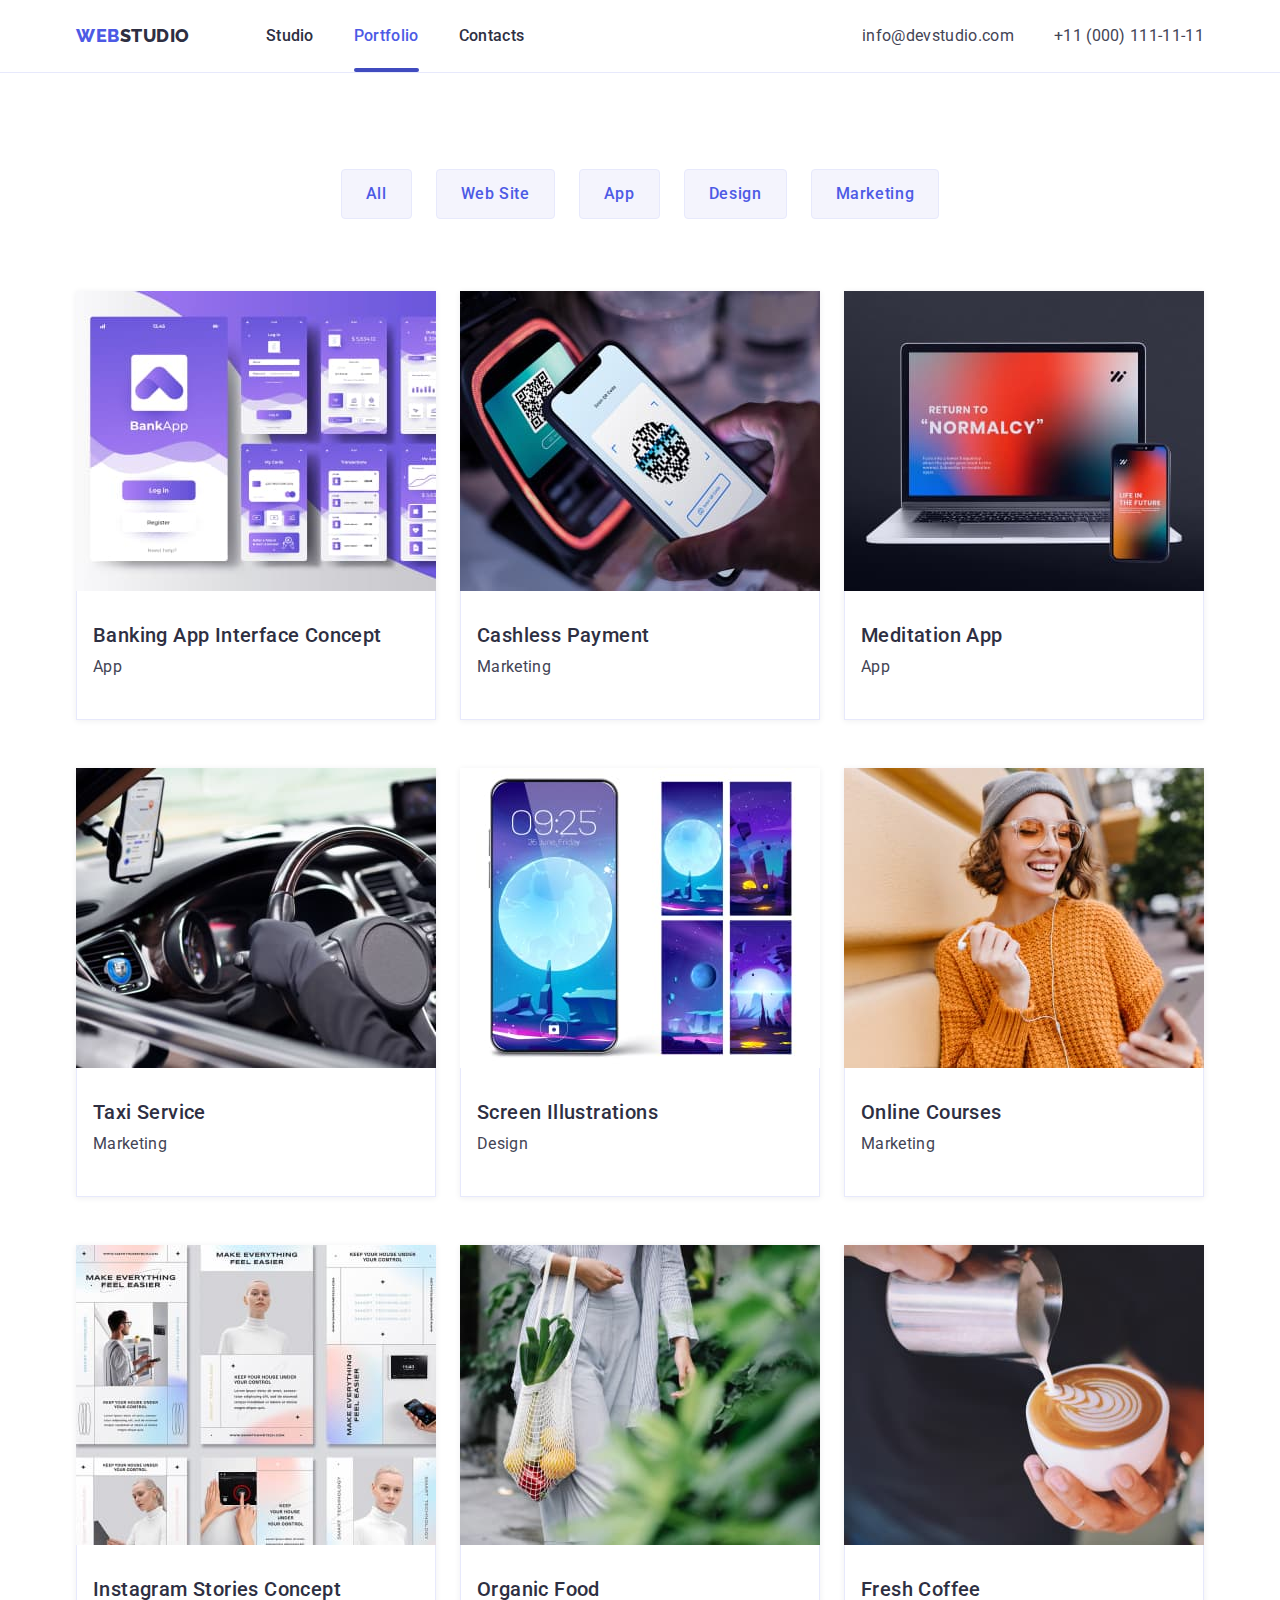
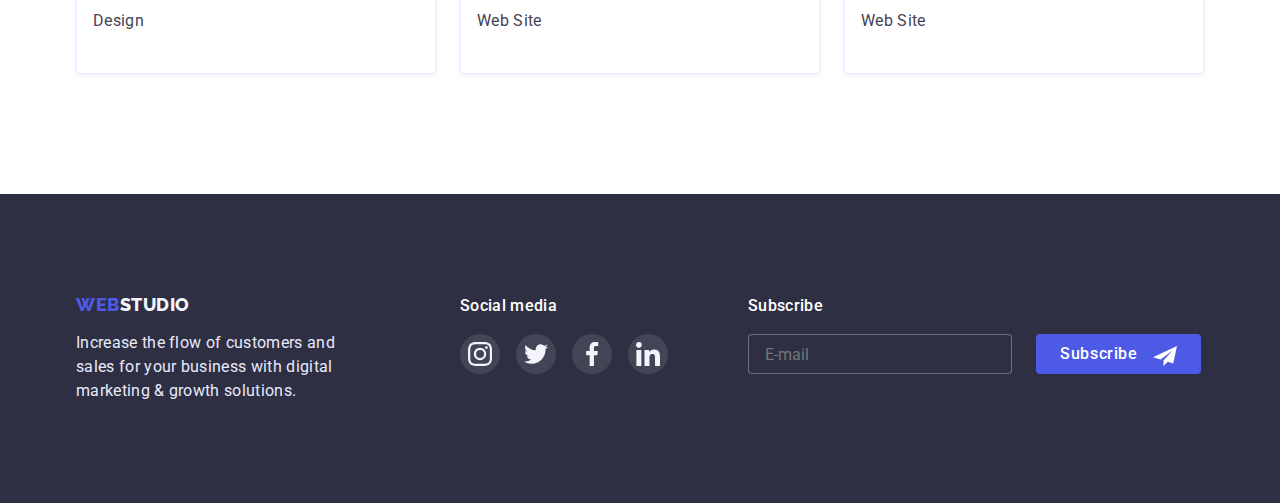
==== portfolio.html @ 1c5f07ce "Initial commit" ====
<!DOCTYPE html>
<html lang="en">
  <head>
    <meta charset="UTF-8" />
    <meta http-equiv="X-UA-Compatible" content="IE=edge" />
    <meta name="viewport" content="width=device-width, initial-scale=1.0" />
    <title>Portfolio</title>
    <link rel="preconnect" href="https://fonts.googleapis.com" />
    <link rel="preconnect" href="https://fonts.gstatic.com" crossorigin />
    <link
      href="https://fonts.googleapis.com/css2?family=Raleway:wght@800&family=Roboto:wght@400;500;700;900&display=swap"
      rel="stylesheet" />
    <link
      rel="stylesheet"
      href="https://cdnjs.cloudflare.com/ajax/libs/modern-normalize/1.1.0/modern-normalize.min.css" />
    <link rel="stylesheet" href="./css/styles.css" />
  </head>

  <body>
    <!-- Header -->
    <header class="section-header page-header">
      <div class="container page-header-container">
        <nav class="page-nav">
          <a class="logo" href="./index.html"
            ><span class="name-web">Web</span
            ><span class="name-studio">Studio</span></a
          >
          <ul class="menu list">
            <li class="menu-item">
              <a class="menu-link link" href="./index.html">Studio</a>
            </li>
            <li class="menu-item">
              <a class="menu-link link current" href="">Portfolio</a>
            </li>
            <li class="menu-item">
              <a class="menu-link link" href="">Contacts</a>
            </li>
          </ul>
        </nav>
        <address>
          <ul class="contact-info list">
            <li class="menu-item">
              <a class="contact-mail link" href="mailto:info@devstudio.com"
                >info@devstudio.com</a
              >
            </li>
            <li class="menu-item">
              <a class="contact-number link" href="tel:+110001111111"
                >+11 (000) 111-11-11</a
              >
            </li>
          </ul>
        </address>
      </div>
    </header>
    <!-- Main section -->
    <main>
      <section class="portfolio-section">
        <div class="container">
          <h1 class="hidden-heading">Portfolio</h1>
          <ul class="list filter-buttons">
            <li class="filter-item">
              <button class="filter-btn" type="button">All</button>
            </li>
            <li class="filter-item">
              <button class="filter-btn" type="button">Web Site</button>
            </li>
            <li class="filter-item">
              <button class="filter-btn" type="button">App</button>
            </li>
            <li class="filter-item">
              <button class="filter-btn" type="button">Design</button>
            </li>
            <li class="filter-item">
              <button class="filter-btn" type="button">Marketing</button>
            </li>
          </ul>

          <h2 class="hidden-heading">Portfolio-items</h2>

          <ul class="list portfolio-items">
            <li class="portfolio-list">
              <a class="portfolio-item link" href="./portfolio.html">
                <div class="team-list-wrapper">
                  <img
                    src="./images/banking-app.jpg"
                    alt="banking app interface"
                    width="360"
                    height="300" />
                  <p class="overlay">
                    14 Stylish and User-Friendly App Design Concepts · Task
                    Manager App · Calorie Tracker App · Exotic Fruit Ecommerce
                    App · Cloud Storage App
                  </p>
                </div>

                <div class="card-description-portfolio">
                  <h3 class="section-subtitle">
                    Banking App Interface Concept
                  </h3>
                  <p class="section-text">App</p>
                </div>
              </a>
            </li>
            <li class="portfolio-list">
              <a class="portfolio-item link" href="./portfolio.html">
                <div class="team-list-wrapper">
                  <img
                    src="./images/cashless-payment.jpg"
                    alt="cashless payment"
                    width="360"
                    height="300" />
                  <p class="overlay">
                    14 Stylish and User-Friendly App Design Concepts · Task
                    Manager App · Calorie Tracker App · Exotic Fruit Ecommerce
                    App · Cloud Storage App
                  </p>
                </div>

                <div class="card-description-portfolio">
                  <h3 class="section-subtitle">Cashless Payment</h3>
                  <p class="section-text">Marketing</p>
                </div>
              </a>
            </li>
            <li class="portfolio-list">
              <a class="portfolio-item link" href="./portfolio.html">
                <div class="team-list-wrapper">
                  <img
                    src="./images/meditation-app.jpg"
                    alt="meditation app"
                    width="360"
                    height="300" />
                  <p class="overlay">
                    14 Stylish and User-Friendly App Design Concepts · Task
                    Manager App · Calorie Tracker App · Exotic Fruit Ecommerce
                    App · Cloud Storage App
                  </p>
                </div>

                <div class="card-description-portfolio">
                  <h3 class="section-subtitle">Meditation App</h3>
                  <p class="section-text">App</p>
                </div>
              </a>
            </li>
            <li class="portfolio-list">
              <a class="portfolio-item link" href="./portfolio.html">
                <div class="team-list-wrapper">
                  <img
                    src="./images/taxi-service.jpg"
                    alt="taxi service"
                    width="360"
                    height="300" />
                  <p class="overlay">
                    14 Stylish and User-Friendly App Design Concepts · Task
                    Manager App · Calorie Tracker App · Exotic Fruit Ecommerce
                    App · Cloud Storage App
                  </p>
                </div>

                <div class="card-description-portfolio">
                  <h3 class="section-subtitle">Taxi Service</h3>
                  <p class="section-text">Marketing</p>
                </div>
              </a>
            </li>
            <li class="portfolio-list">
              <a class="portfolio-item link" href="./portfolio.html">
                <div class="team-list-wrapper">
                  <img
                    src="./images/screen-illustrations.jpg"
                    alt="screen illustrations"
                    width="360"
                    height="300" />
                  <p class="overlay">
                    14 Stylish and User-Friendly App Design Concepts · Task
                    Manager App · Calorie Tracker App · Exotic Fruit Ecommerce
                    App · Cloud Storage App
                  </p>
                </div>

                <div class="card-description-portfolio">
                  <h3 class="section-subtitle">Screen Illustrations</h3>
                  <p class="section-text">Design</p>
                </div>
              </a>
            </li>
            <li class="portfolio-list">
              <a class="portfolio-item link" href="./portfolio.html">
                <div class="team-list-wrapper">
                  <img
                    src="./images/online-courses.jpg"
                    alt="online courses"
                    width="360"
                    height="300" />
                  <p class="overlay">
                    14 Stylish and User-Friendly App Design Concepts · Task
                    Manager App · Calorie Tracker App · Exotic Fruit Ecommerce
                    App · Cloud Storage App
                  </p>
                </div>

                <div class="card-description-portfolio">
                  <h3 class="section-subtitle">Online Courses</h3>
                  <p class="section-text">Marketing</p>
                </div>
              </a>
            </li>
            <li class="portfolio-list">
              <a class="portfolio-item link" href="./portfolio.html">
                <div class="team-list-wrapper">
                  <img
                    src="./images/instagram-stories.jpg"
                    alt="instagram stories"
                    width="360"
                    height="300" />
                  <p class="overlay">
                    14 Stylish and User-Friendly App Design Concepts · Task
                    Manager App · Calorie Tracker App · Exotic Fruit Ecommerce
                    App · Cloud Storage App
                  </p>
                </div>

                <div class="card-description-portfolio">
                  <h3 class="section-subtitle">Instagram Stories Concept</h3>
                  <p class="section-text">Design</p>
                </div>
              </a>
            </li>
            <li class="portfolio-list">
              <a class="portfolio-item link" href="./portfolio.html">
                <div class="team-list-wrapper">
                  <img
                    src="./images/organic-food.jpg"
                    alt="organic food"
                    width="360"
                    height="300" />
                  <p class="overlay">
                    14 Stylish and User-Friendly App Design Concepts · Task
                    Manager App · Calorie Tracker App · Exotic Fruit Ecommerce
                    App · Cloud Storage App
                  </p>
                </div>

                <div class="card-description-portfolio">
                  <h3 class="section-subtitle">Organic Food</h3>
                  <p class="section-text">Web Site</p>
                </div>
              </a>
            </li>
            <li class="portfolio-list">
              <a class="portfolio-item link" href="./portfolio.html">
                <div class="team-list-wrapper">
                  <img
                    src="./images/fresh-coffee.jpg"
                    alt="a cup of coffe"
                    width="360"
                    height="300" />
                  <p class="overlay">
                    14 Stylish and User-Friendly App Design Concepts · Task
                    Manager App · Calorie Tracker App · Exotic Fruit Ecommerce
                    App · Cloud Storage App
                  </p>
                </div>

                <div class="card-description-portfolio">
                  <h3 class="section-subtitle">Fresh Coffee</h3>
                  <p class="section-text">Web Site</p>
                </div>
              </a>
            </li>
          </ul>
        </div>
      </section>
    </main>

    <!-- Footer -->

    <footer class="footer">
      <div class="container footer-general">
        <div>
          <a class="link name-footer" href="./index.html"
            ><span class="name-web-footer">Web</span
            ><span class="name-studio-footer">Studio</span></a
          >
          <p class="text-footer">
            Increase the flow of customers and sales for your business with
            digital marketing & growth solutions.
          </p>
        </div>

        <div class="social-media-footer">
          <p class="social-media">Social media</p>
          <ul class="social-list list">
            <li class="social-list-item">
              <a href="" class="footer-list-link">
                <svg class="footer-icon" width="24" height="24">
                  <use href="./images/icons.svg#instagram-2"></use>
                </svg>
              </a>
            </li>
            <li class="social-list-item">
              <a href="" class="footer-list-link">
                <svg class="footer-icon" width="24" height="24">
                  <use href="./images/icons.svg#twitter-2"></use>
                </svg>
              </a>
            </li>
            <li class="social-list-item">
              <a href="" class="footer-list-link">
                <svg class="footer-icon" width="24" height="24">
                  <use href="./images/icons.svg#facebook-2"></use>
                </svg>
              </a>
            </li>
            <li class="social-list-item">
              <a href="" class="footer-list-link">
                <svg class="footer-icon" width="24" height="24">
                  <use href="./images/icons.svg#linkedin-2"></use>
                </svg>
              </a>
            </li>
          </ul>
        </div>

        <div class="subscribe-footer">
          <p class="social-media">Subscribe</p>
          <form class="form">
            <label>
              <input
                type="email"
                name="email"
                class="footer-email"
                placeholder="E-mail"
                required
            /></label>

            <button type="submit" class="btn-subscribe">
              Subscribe
              <svg class="subscribe-logo" width="24" height="24">
                <use href="./images/icons.svg#subscribe"></use>
              </svg>
            </button>
          </form>
        </div>
      </div>
    </footer>
  </body>
</html>
---- css/styles.css ----
:root {
  --primary-brand-color: #4d5ae5;
  --pressed-state-color: #404bbf;
  --headings-herobackground-color: #2e2f42;
  --body-text-color: #434455;
  --background-color: #ffffff;
  --light-background-color: #f4f4fd;
  --accent-color: #e7e9fc;
}

/* ================MAIN PAGE================ */
body {
  font-family: "Roboto", sans-serif;
  color: var(--headings-herobackground-color);
  background-color: var(--background-color);
}

h1,
h2,
h3,
h4,
h5,
h6,
p {
  margin: 0;
}

ul,
ol {
  list-style: none;
  padding-left: 0;
  margin: 0;
}

a {
  text-decoration: none;
}

img {
  display: block;
  max-width: 100%;
  height: auto;
}

button {
  display: block;
  border: none;
  border-radius: 4px;
  cursor: pointer;
}

.section {
  padding-top: 120px;
  padding-bottom: 120px;
}

.container {
  width: 100%;
  max-width: 1158px;
  padding: 0 15px;
  margin: 0 auto;
  align-items: center;
}

/* ================HEADER================ */
.page-header {
  border-bottom: 1px solid var(--accent-color);
  display: flex;
}

.page-header-container {
  display: flex;
}

.page-nav {
  display: flex;
  align-items: center;
}

.page-nav .list {
  margin-left: 76px;
}

.name-web {
  font-family: "Raleway", sans-serif;
  font-weight: 800;
  font-size: 18px;
  line-height: 1.33;
  letter-spacing: 0.03em;
  text-transform: uppercase;
  text-decoration: none;

  color: var(--primary-brand-color);
}

.logo {
  text-decoration: none;
}

.name-studio {
  font-family: "Raleway", sans-serif;
  font-weight: 800;
  font-size: 18px;
  line-height: 1.33;
  letter-spacing: 0.03em;
  text-transform: uppercase;

  color: var(--headings-herobackground-color);
}

.menu {
  display: flex;
}

.menu .menu-item + .menu-item {
  margin-left: 40px;
}

.menu-link.current {
  color: var(--primary-brand-color);
}
.menu-link {
  display: block;
  padding-top: 24px;
  padding-bottom: 24px;
  font-family: "Roboto", sans-serif;
  font-weight: 500;
  font-size: 16px;
  line-height: 1.5;
  letter-spacing: 0.02em;
  position: relative;

  color: var(--headings-herobackground-color);
  transition: color 250ms cubic-bezier(0.4, 0, 0.2, 1);
}

.menu-link.current::after {
  content: "";

  position: absolute;
  left: 0;
  bottom: 0;
  display: block;
  width: 100%;
  height: 4px;
  background-color: var(--pressed-state-color);
  border-radius: 2px;
  opacity: 1;
  /* transition: opacity 250ms cubic-bezier(0.4, 0, 0.2, 1); */
}

.menu-link:hover,
.menu-link:focus,
.menu-link:active,
.contact-mail:hover,
.contact-mail:focus,
.contact-mail:active,
.contact-number:hover,
.contact-number:focus,
.contact-number:active {
  color: var(--pressed-state-color);
}

.contact-info {
  display: flex;
}

address {
  margin-left: auto;
  font-style: normal;
}

.contact-info .menu-item + .menu-item {
  margin-left: 40px;
}

.contact-mail,
.contact-number {
  font-size: 16px;
  line-height: 1.5;
  letter-spacing: 0.02em;

  color: var(--body-text-color);
  transition: color 250ms cubic-bezier(0.4, 0, 0.2, 1);
}

/* ================SECTION HERO================ */

.section-hero {
  margin: 0 auto;
  padding: 188px 0;
  background-image: linear-gradient(
      rgba(46, 47, 66, 0.7),
      rgba(46, 47, 66, 0.7)
    ),
    url(../images/people-office.jpg);
  background-size: cover;
  background-repeat: no-repeat;
  max-width: 1440px;
  max-height: 600px;

  background-color: var(--headings-herobackground-color);
}

.main-btn {
  display: block;
  min-width: 169px;
  font-weight: 500;
  font-size: 16px;
  line-height: 1.5;
  letter-spacing: 0.04em;
  color: var(--background-color);
  background-color: var(--primary-brand-color);
  box-shadow: 0px 4px 4px rgba(0, 0, 0, 0.15);
  border: none;
  margin: 0 auto;
  padding: 16px 32px;

  transition: background-color 250ms cubic-bezier(0.4, 0, 0.2, 1);
}

.main-btn:hover,
.main-btn:focus {
  background-color: var(--pressed-state-color);
}

.main-heading {
  width: 496px;
  margin: 0 auto;
  margin-bottom: 48px;
  font-weight: 700;
  font-size: 56px;
  line-height: 1.07;
  letter-spacing: 0.02em;

  color: var(--background-color);
}

/* ================SECTION ADVANTAGES================ */

.section-advantages {
  padding: 120px 0;
}

.hidden-heading {
  position: absolute;
  width: 1px;
  height: 1px;
  margin: -1px;
  border: 0;
  padding: 0;

  white-space: nowrap;
  clip-path: inset(100%);
  clip: rect(0 0 0 0);
  overflow: hidden;
}

.advantages-logo {
  display: flex;
  justify-content: center;
  align-items: center;
  width: 264px;
  height: 112px;
  margin-bottom: 8px;
  background-color: var(--light-background-color);
}

.list-advantages {
  display: flex;
}

.list-advantages .advantages-item + .advantages-item {
  margin-left: 24px;
}

.advantages-item .section-text {
  text-align: left;
}

.section-subtitle {
  margin-bottom: 8px;
  font-weight: 500;
  font-size: 20px;
  line-height: 1.2;
  letter-spacing: 0.02em;
  color: var(--headings-herobackground-color);
}

.section-text {
  margin-top: 0;
  margin-bottom: 8px;
  font-style: normal;
  font-size: 16px;
  line-height: 1.5;
  letter-spacing: 0.02em;

  color: var(--body-text-color);
}

.section-title {
  margin-bottom: 72px;
  font-weight: 700;
  font-size: 36px;
  line-height: 1.11;

  text-align: center;
  letter-spacing: 0.02em;
  text-transform: capitalize;

  color: var(--headings-herobackground-color);
}

/* ================SECTION WHAT ARE WE DOING================ */

.section-doing {
  padding-top: 0;
}

.doing-list {
  display: flex;
  gap: 24px;
}

/* ================SECTION TEAM================ */

.section-team {
  background-color: var(--light-background-color);
}

.card-description {
  text-align: center;
  padding-top: 32px;
  padding-bottom: 32px;
}

.team-list {
  display: flex;
}

.team-list .team-item {
  background-color: var(--background-color);
  box-shadow: 0px 1px 6px rgba(46, 47, 66, 0.08),
    0px 1px 1px rgba(46, 47, 66, 0.16), 0px 2px 1px rgba(46, 47, 66, 0.08);
  border-radius: 0px 0px 4px 4px;
}

.team-list .team-item + .team-item {
  margin-left: 24px;
}

.social-list {
  display: flex;
  justify-content: center;
  gap: 24px;
}
.social-list-link {
  display: flex;
  justify-content: center;
  align-items: center;
  width: 40px;
  height: 40px;
  border-radius: 50%;
  background-color: var(--primary-brand-color);
  transition: background-color 250ms cubic-bezier(0.4, 0, 0.2, 1);
}

.social-list-link:hover,
.social-list-link:focus {
  background-color: var(--pressed-state-color);
}

/* ================CUSTOMERS================ */

.customers-list {
  display: flex;
  margin: 0 auto;
  justify-content: center;
  align-items: center;
  gap: 24px;
}

.customers-link {
  display: flex;
  justify-content: center;
  align-items: center;
  width: 168px;
  height: 88px;

  color: #8e8f99;
  border: 1px solid currentColor;
  border-radius: 4px;
  transition: color 250ms cubic-bezier(0.4, 0, 0.2, 1);
}

.customers-link:hover,
.customers-link:focus {
  color: var(--pressed-state-color);
}

.customers-icon {
  fill: currentColor;
}

/* ================FOOTER================ */

.footer {
  background-color: var(--headings-herobackground-color);
  padding-top: 100px;
  padding-bottom: 100px;
}

.footer-general {
  display: flex;
  align-items: flex-start;
}

.name-studio-footer {
  color: var(--light-background-color);
}

.name-footer {
  display: inline-block;
  margin-bottom: 16px;
  font-family: "Raleway", sans-serif;
  font-weight: 800;
  font-size: 18px;
  line-height: 1.17;
  letter-spacing: 0.03em;
  text-transform: uppercase;
  color: var(--primary-brand-color);
}

.text-footer {
  max-width: 100%;
  width: 264px;
  margin-top: 0;
  margin-bottom: 0;
  font-size: 16px;
  line-height: 1.5;
  letter-spacing: 0.02em;
  color: var(--accent-color);
}

.flex-footer {
  display: flex;
}

.footer-list-link {
  display: flex;
  justify-content: center;
  align-items: center;
  width: 40px;
  height: 40px;
  border-radius: 50%;
  background-color: rgba(255, 255, 255, 0.1);
  transition: background-color 250ms cubic-bezier(0.4, 0, 0.2, 1);
}

.footer-list-link:hover,
.footer-list-link:focus {
  background-color: #31d0aa;
}

.social-media-footer {
  margin-left: 120px;
}

.social-media {
  display: block;
  font-family: "Roboto", sans-serif;
  font-weight: 500;
  font-size: 16px;
  line-height: 1.5;
  letter-spacing: 0.02em;
  margin-bottom: 16px;
  color: var(--background-color);
}

.social-list.list {
  gap: 16px;
}

.subscribe-footer {
  margin-left: 80px;
}

.form {
  display: flex;
  gap: 24px;
}

.footer-email {
  width: 264px;
  height: 40px;
  padding-left: 16px;
  color: rgba(255, 255, 255, 0.6);
  border: 1px solid rgba(255, 255, 255, 0.3);
  border-radius: 4px;
  background-color: var(--headings-herobackground-color);
}

.btn-subscribe {
  position: relative;
  width: 165px;
  height: 40px;
  border-radius: 4px;
  background-color: var(--primary-brand-color);
  padding: 8px 64px 8px 24px;
  font-family: "Roboto", sans-serif;
  font-weight: 500;
  font-size: 16px;
  line-height: 1.5;
  letter-spacing: 0.04em;
  color: var(--background-color);
}

.subscribe-logo {
  position: absolute;
  top: 10px;
  right: 24px;
}

/* ================MODAL================ */
.backdrop {
  position: fixed;
  top: 0;
  left: 0;
  z-index: 100;
  width: 100%;
  height: 100%;
  background-color: rgba(46, 47, 66, 0.4);
  transform: scale(1);
  transition: transform 250ms cubic-bezier(0.4, 0, 0.2, 1),
    opacity 250ms cubic-bezier(0.4, 0, 0.2, 1),
    visibility 250ms cubic-bezier(0.4, 0, 0.2, 1);
}

.backdrop.is-hidden {
  opacity: 0;
  visibility: hidden;
  pointer-events: none;
  transform: scale(0);
}

.modal {
  position: absolute;
  top: 50%;
  left: 50%;
  transform: translate(-50%, -50%);
  width: 408px;
  height: 576px;
  padding: 72px 24px 24px;
  background-color: #fcfcfc;
}

.modal-close-btn {
  position: absolute;
  top: 24px;
  right: 24px;
  display: flex;
  justify-content: center;
  align-items: center;
  width: 24px;
  height: 24px;
  padding: 0;
  background-color: var(--accent-color);
  border: 1px solid rgba(0, 0, 0, 0.1);
  border-radius: 50%;

  transition: background-color 250ms cubic-bezier(0.4, 0, 0.2, 1);
}

.modal-close-btn:hover,
.modal-close-btn:focus {
  background-color: var(--pressed-state-color);
}

.modal-close-btn:hover .modal-close-icon {
  fill: var(--background-color);
}
.modal-close-icon {
  transition: fill 250ms cubic-bezier(0.4, 0, 0.2, 1);
}

.modal-form {
  display: flex;
  flex-direction: column;
}

.modal-form-notice {
  font-family: "Roboto", sans-serif;
  font-weight: 500;
  font-size: 16px;
  line-height: 1.5;
  text-align: center;
  letter-spacing: 0.02em;
  margin-bottom: 14px;
  color: var(--headings-herobackground-color);
}

.modal-form-field {
  margin-bottom: 8px;
}

.modal-form-field.modal-form-comment {
  margin-bottom: 16px;
}

.modal-form-input-descr {
  font-family: "Roboto", sans-serif;
  font-size: 12px;
  line-height: 1.17;
  letter-spacing: 0.01em;
  margin-bottom: 4px;
  color: #8e8f99;
}

.modal-form-input {
  width: 100%;
  height: 40px;
  padding-left: 38px;

  border: 1px solid rgba(33, 33, 33, 0.2);
  border-radius: 4px;
  transition: border-color 250ms cubic-bezier(0.4, 0, 0.2, 1);
}

.modal-form-input:focus {
  outline: none;
  border-color: var(--primary-brand-color);
}

.modal-form-input:focus + .modal-name-icon,
.modal-form-input:focus + .modal-phone-icon,
.modal-form-input:focus + .modal-email-icon {
  fill: var(--primary-brand-color);
}

.modal-form-input-descr {
  display: block;
  width: 100%;
}

.modal-name,
.modal-phone,
.modal-email {
  display: block;
  position: relative;
}

.modal-name-icon {
  position: absolute;
  top: 50%;
  left: 16px;
  transform: translateY(-50%);
  transition: fill 250ms cubic-bezier(0.4, 0, 0.2, 1);
}

.modal-phone-icon,
.modal-email-icon {
  position: absolute;
  top: 50%;
  left: 16px;
  transform: translate(-50%);
  transition: fill 250ms cubic-bezier(0.4, 0, 0.2, 1);
}

.modal-form-message {
  width: 100%;
  resize: none;
  height: 120px;
  padding: 8px 16px;
  border: 1px solid rgba(33, 33, 33, 0.2);
  border-radius: 4px;
  transition: border-color 250ms cubic-bezier(0.4, 0, 0.2, 1);
}

.modal-form-message:focus {
  outline: none;

  border-color: var(--primary-brand-color);
}

.modal-form-message::placeholder {
  font-family: "Roboto", sans-serif;
  font-size: 12px;
  line-height: 1.5;

  letter-spacing: 0.04em;
  color: rgba(117, 117, 117, 0.5);
}

.modal-form-checkbox-descr {
  display: flex;
  align-items: center;
  margin-bottom: 24px;
  font-family: "Roboto", sans-serif;
  font-size: 12px;
  line-height: 1.33;
  letter-spacing: 0.04em;
  color: #757575;
}

.modal-form-checkbox-descr::before {
  content: "";
  display: block;
  width: 16px;
  height: 16px;
  margin-right: 8px;
  border: 1.25px solid var(--headings-herobackground-color);
  border-radius: 2px;
  cursor: pointer;
}

.modal-form-checkbox:checked + .modal-form-checkbox-descr::before {
  background-image: url(../images/checkbox-icon.svg);
  background-color: var(--pressed-state-color);
  background-size: cover;
  border: 1.25px solid var(--pressed-state-color);
  border-radius: 2px;
}

.modal-form-checkbox:focus + .modal-form-checkbox-descr::before {
  border: 1.25px solid var(--pressed-state-color);
}

.privacy-policy-text {
  text-decoration: underline;
  color: var(--primary-brand-color);
}

.modal-submit-btn {
  width: 169px;
  height: 56px;
  align-self: center;
  color: var(--background-color);
  background-color: var(--primary-brand-color);
  border-radius: 4px;
  transition: box-shadow 250ms cubic-bezier(0.4, 0, 0.2, 1),
    background-color 250ms cubic-bezier(0.4, 0, 0.2, 1);
}

.modal-submit-btn:hover,
.modal-submit-btn:focus {
  background-color: var(--pressed-state-color);
  box-shadow: 0px 4px 4px rgba(0, 0, 0, 0.15);
}

/*================portfolio.html================ */
.filter-buttons {
  display: flex;
  justify-content: center;
  margin-bottom: 72px;
}

.filter-item + .filter-item {
  margin-left: 24px;
}

.filter-btn {
  padding: 12px 24px;
  font-family: "Roboto", sans-serif;
  font-weight: 500;
  font-size: 16px;
  line-height: 1.5;
  letter-spacing: 0.04em;
  color: var(--primary-brand-color);
  background-color: var(--light-background-color);
  border: 1px solid var(--accent-color);
  transition: color 250ms cubic-bezier(0.4, 0, 0.2, 1),
    background-color 250ms cubic-bezier(0.4, 0, 0.2, 1),
    box-shadow 250ms cubic-bezier(0.4, 0, 0.2, 1);
}

.filter-btn:hover,
.filter-btn:focus {
  color: var(--background-color);
  background-color: var(--pressed-state-color);
  box-shadow: 0px 3px 1px rgba(0, 0, 0, 0.1), 0px 2px 1px rgba(0, 0, 0, 0.08),
    0px 2px 2px rgba(0, 0, 0, 0.12);
}

.portfolio-section {
  padding-top: 96px;
  padding-bottom: 120px;
}
.card-description-portfolio {
  padding-top: 32px;
  padding-bottom: 32px;
  padding-left: 16px;
  border: 1px solid var(--accent-color);
  border-top: 0;
}

.portfolio-items {
  display: flex;
  flex-wrap: wrap;
}

.portfolio-list {
  width: 360px;
  margin-right: 24px;
  margin-bottom: 48px;
}

.portfolio-item {
  display: block;
  box-shadow: 0px 1px 6px rgba(46, 47, 66, 0.08);
  transition: box-shadow 250ms cubic-bezier(0.4, 0, 0.2, 1);
}

.portfolio-item:hover,
.portfolio-item:focus {
  box-shadow: 0px 1px 6px rgba(46, 47, 66, 0.08),
    0px 1px 1px rgba(46, 47, 66, 0.16), 0px 2px 1px rgba(46, 47, 66, 0.08);
}

.portfolio-list:nth-child(3n) {
  margin-right: 0;
}

.portfolio-list:nth-last-child(-n + 3) {
  margin-bottom: 0;
}

.overlay {
  position: absolute;
  left: 0;
  top: 0;
  width: 100%;
  height: 100%;
  overflow: auto;
  transform: translate(0, 100%);
  transition: transform 250ms cubic-bezier(0.4, 0, 0.2, 1);
  font-family: "Roboto", sans-serif;
  font-size: 16px;
  line-height: 1.5;
  letter-spacing: 0.02em;
  padding: 40px 32px 164px;

  color: var(--light-background-color);
  background-color: var(--primary-brand-color);
  background-image: linear-gradient(
      0deg,
      rgba(77, 90, 229, 0.1),
      rgba(77, 90, 229, 0.1)
    ),
    url(4);
}

.portfolio-item:hover .overlay,
.portfolio-item:focus .overlay {
  transform: translate(0, 0);
}

.team-list-wrapper {
  position: relative;
  overflow: hidden;
}
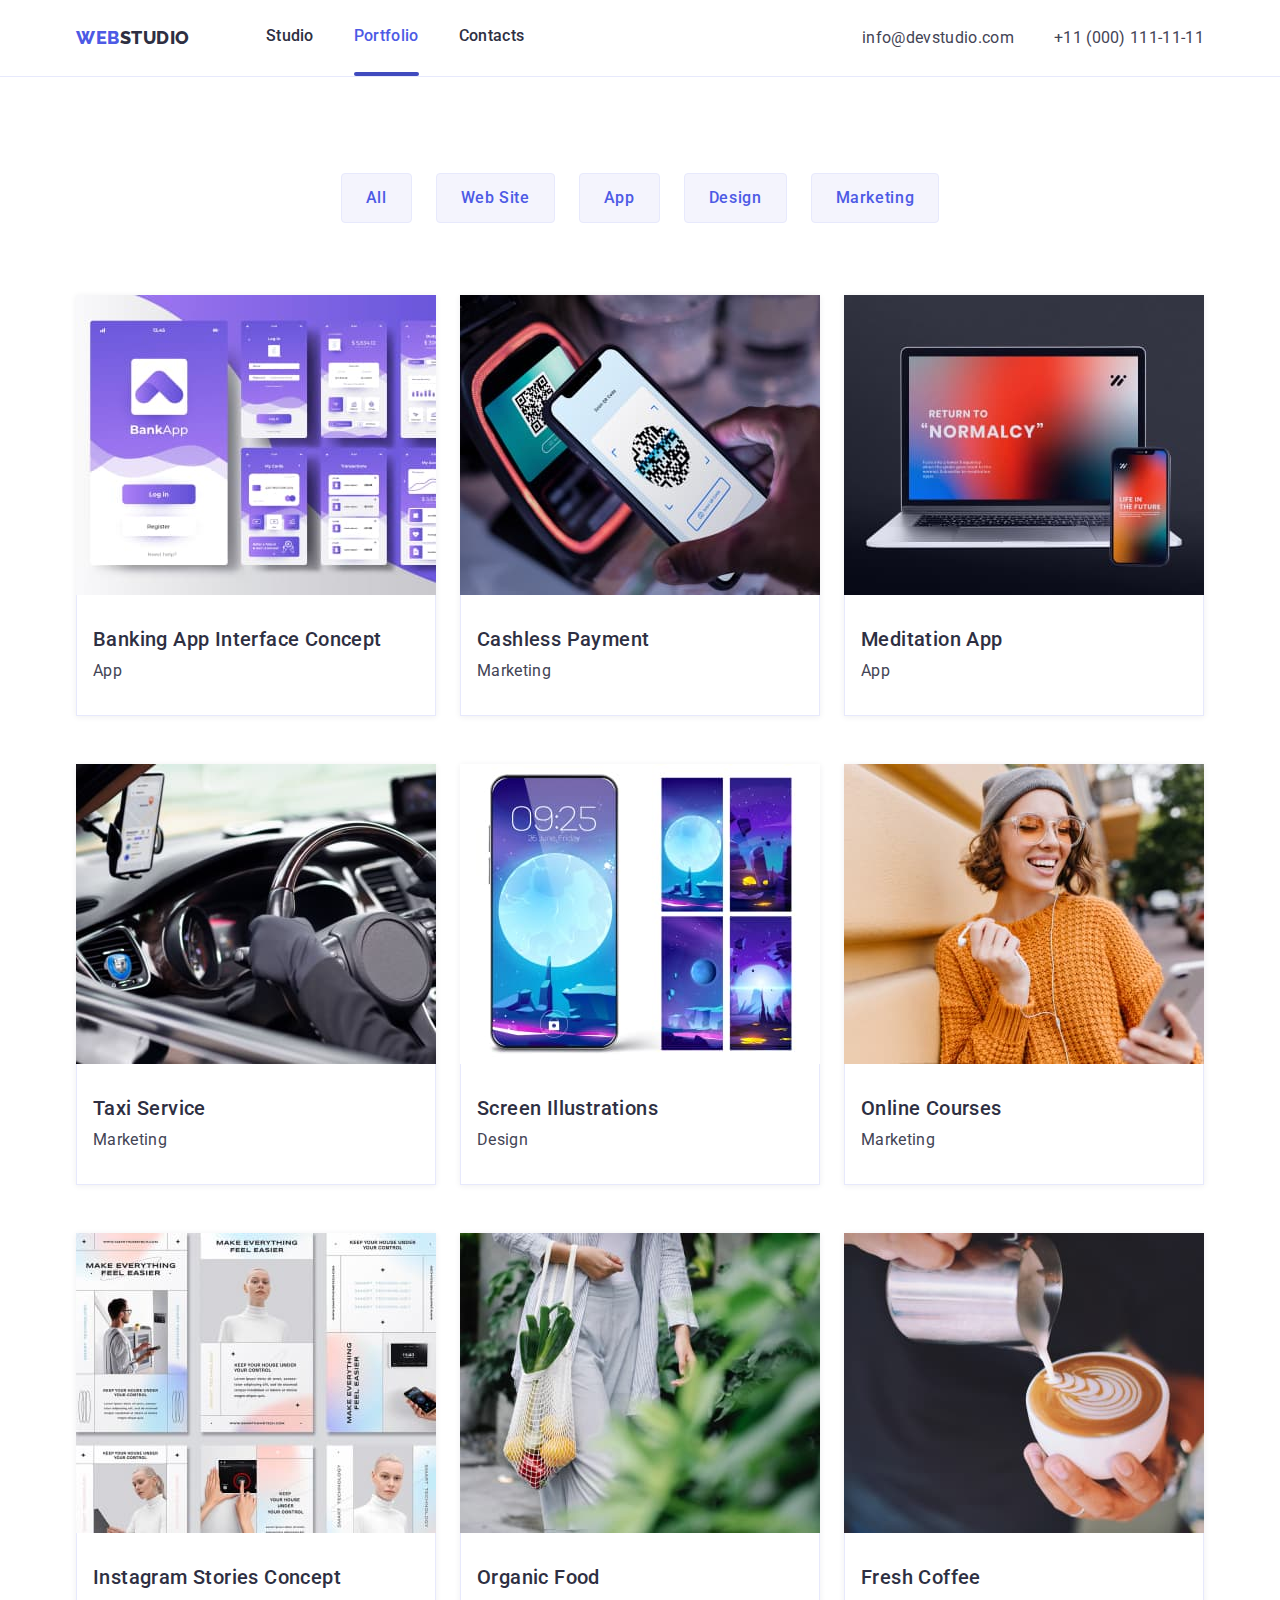
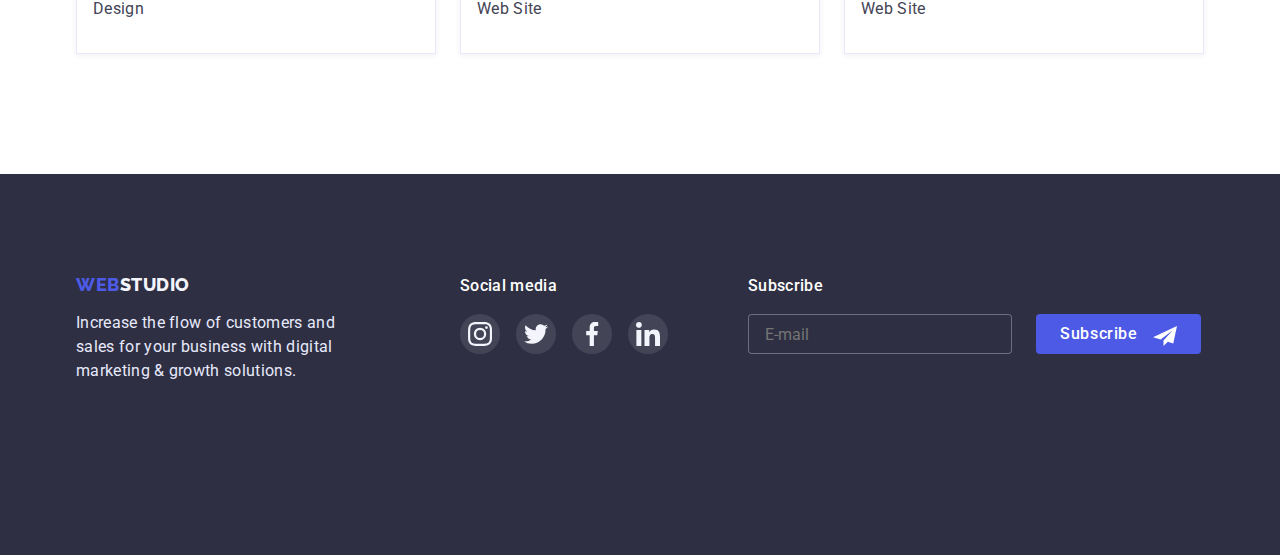
==== commit 24460934: "update html and css files" ====
--- a/portfolio.html
+++ b/portfolio.html
@@ -4,6 +4,7 @@
     <meta charset="UTF-8" />
     <meta http-equiv="X-UA-Compatible" content="IE=edge" />
     <meta name="viewport" content="width=device-width, initial-scale=1.0" />
+
     <title>Portfolio</title>
     <link rel="preconnect" href="https://fonts.googleapis.com" />
     <link rel="preconnect" href="https://fonts.gstatic.com" crossorigin />
--- a/css/styles.css
+++ b/css/styles.css
@@ -49,104 +49,12 @@
   cursor: pointer;
 }
 
-.section {
-  padding-top: 120px;
-  padding-bottom: 120px;
-}
+/* ================GENERAL STYLES================ */
 
 .container {
   width: 100%;
-  max-width: 1158px;
-  padding: 0 15px;
+  padding: 0 16px;
   margin: 0 auto;
-  align-items: center;
-}
-
-/* ================HEADER================ */
-.page-header {
-  border-bottom: 1px solid var(--accent-color);
-  display: flex;
-}
-
-.page-header-container {
-  display: flex;
-}
-
-.page-nav {
-  display: flex;
-  align-items: center;
-}
-
-.page-nav .list {
-  margin-left: 76px;
-}
-
-.name-web {
-  font-family: "Raleway", sans-serif;
-  font-weight: 800;
-  font-size: 18px;
-  line-height: 1.33;
-  letter-spacing: 0.03em;
-  text-transform: uppercase;
-  text-decoration: none;
-
-  color: var(--primary-brand-color);
-}
-
-.logo {
-  text-decoration: none;
-}
-
-.name-studio {
-  font-family: "Raleway", sans-serif;
-  font-weight: 800;
-  font-size: 18px;
-  line-height: 1.33;
-  letter-spacing: 0.03em;
-  text-transform: uppercase;
-
-  color: var(--headings-herobackground-color);
-}
-
-.menu {
-  display: flex;
-}
-
-.menu .menu-item + .menu-item {
-  margin-left: 40px;
-}
-
-.menu-link.current {
-  color: var(--primary-brand-color);
-}
-.menu-link {
-  display: block;
-  padding-top: 24px;
-  padding-bottom: 24px;
-  font-family: "Roboto", sans-serif;
-  font-weight: 500;
-  font-size: 16px;
-  line-height: 1.5;
-  letter-spacing: 0.02em;
-  position: relative;
-
-  color: var(--headings-herobackground-color);
-  transition: color 250ms cubic-bezier(0.4, 0, 0.2, 1);
-}
-
-.menu-link.current::after {
-  content: "";
-
-  position: absolute;
-  left: 0;
-  bottom: 0;
-  display: block;
-  width: 100%;
-  height: 4px;
-  background-color: var(--pressed-state-color);
-  border-radius: 2px;
-  opacity: 1;
-  /* transition: opacity 250ms cubic-bezier(0.4, 0, 0.2, 1); */
 }
 
 .menu-link:hover,
@@ -161,45 +69,41 @@
   color: var(--pressed-state-color);
 }
 
-.contact-info {
-  display: flex;
-}
-
-address {
-  margin-left: auto;
-  font-style: normal;
-}
-
-.contact-info .menu-item + .menu-item {
-  margin-left: 40px;
-}
-
-.contact-mail,
-.contact-number {
-  font-size: 16px;
-  line-height: 1.5;
-  letter-spacing: 0.02em;
-
-  color: var(--body-text-color);
-  transition: color 250ms cubic-bezier(0.4, 0, 0.2, 1);
-}
-
-/* ================SECTION HERO================ */
+.page-header {
+  border-bottom: 1px solid var(--accent-color);
+}
+
+.mobile-menu {
+  max-height: 1100px;
+}
 
 .section-hero {
   margin: 0 auto;
-  padding: 188px 0;
+  padding: 112px 0;
   background-image: linear-gradient(
       rgba(46, 47, 66, 0.7),
       rgba(46, 47, 66, 0.7)
     ),
-    url(../images/people-office.jpg);
+    url(../images/mobile-bg.jpg);
   background-size: cover;
   background-repeat: no-repeat;
-  max-width: 1440px;
-  max-height: 600px;
-
+  max-width: 767px;
+  height: 432px;
   background-color: var(--headings-herobackground-color);
+}
+
+.main-heading {
+  width: 320px;
+  margin: 0 auto;
+  margin-bottom: 72px;
+  font-weight: 700;
+  font-size: 36px;
+  line-height: 1.11;
+  letter-spacing: 0.02em;
+  text-transform: capitalize;
+  text-align: center;
+
+  color: var(--background-color);
 }
 
 .main-btn {
@@ -224,24 +128,6 @@
   background-color: var(--pressed-state-color);
 }
 
-.main-heading {
-  width: 496px;
-  margin: 0 auto;
-  margin-bottom: 48px;
-  font-weight: 700;
-  font-size: 56px;
-  line-height: 1.07;
-  letter-spacing: 0.02em;
-
-  color: var(--background-color);
-}
-
-/* ================SECTION ADVANTAGES================ */
-
-.section-advantages {
-  padding: 120px 0;
-}
-
 .hidden-heading {
   position: absolute;
   width: 1px;
@@ -256,46 +142,19 @@
   overflow: hidden;
 }
 
-.advantages-logo {
-  display: flex;
-  justify-content: center;
-  align-items: center;
-  width: 264px;
-  height: 112px;
-  margin-bottom: 8px;
-  background-color: var(--light-background-color);
-}
-
-.list-advantages {
-  display: flex;
-}
-
-.list-advantages .advantages-item + .advantages-item {
-  margin-left: 24px;
-}
-
-.advantages-item .section-text {
-  text-align: left;
+.section-advantages {
+  padding-top: 96px;
+  padding-bottom: 96px;
 }
 
 .section-subtitle {
   margin-bottom: 8px;
-  font-weight: 500;
-  font-size: 20px;
-  line-height: 1.2;
+  font-weight: 700;
+  font-size: 36px;
+  line-height: 1.11;
   letter-spacing: 0.02em;
   color: var(--headings-herobackground-color);
-}
-
-.section-text {
-  margin-top: 0;
-  margin-bottom: 8px;
-  font-style: normal;
-  font-size: 16px;
-  line-height: 1.5;
-  letter-spacing: 0.02em;
-
-  color: var(--body-text-color);
+  text-align: center;
 }
 
 .section-title {
@@ -303,26 +162,25 @@
   font-weight: 700;
   font-size: 36px;
   line-height: 1.11;
-
   text-align: center;
   letter-spacing: 0.02em;
   text-transform: capitalize;
-
   color: var(--headings-herobackground-color);
 }
 
-/* ================SECTION WHAT ARE WE DOING================ */
+.section-text {
+  margin-top: 0;
+  font-weight: 500;
+  font-size: 16px;
+  line-height: 1.5;
+  letter-spacing: 0.02em;
+
+  color: var(--body-text-color);
+}
 
 .section-doing {
-  padding-top: 0;
-}
-
-.doing-list {
-  display: flex;
-  gap: 24px;
-}
-
-/* ================SECTION TEAM================ */
+  display: none;
+}
 
 .section-team {
   background-color: var(--light-background-color);
@@ -334,8 +192,8 @@
   padding-bottom: 32px;
 }
 
-.team-list {
-  display: flex;
+.team-item {
+  width: 264px;
 }
 
 .team-list .team-item {
@@ -345,15 +203,12 @@
   border-radius: 0px 0px 4px 4px;
 }
 
-.team-list .team-item + .team-item {
-  margin-left: 24px;
-}
-
 .social-list {
   display: flex;
   justify-content: center;
   gap: 24px;
 }
+
 .social-list-link {
   display: flex;
   justify-content: center;
@@ -370,21 +225,36 @@
   background-color: var(--pressed-state-color);
 }
 
-/* ================CUSTOMERS================ */
-
-.customers-list {
-  display: flex;
-  margin: 0 auto;
-  justify-content: center;
-  align-items: center;
-  gap: 24px;
+.card-description > .section-subtitle {
+  margin-bottom: 8px;
+  font-weight: 500;
+  font-size: 20px;
+  line-height: 1.2;
+  letter-spacing: 0.02em;
+  color: var(--headings-herobackground-color);
+  text-align: center;
+}
+
+.card-description > .section-text {
+  margin-top: 0;
+  margin-bottom: 8px;
+  font-weight: 400;
+  font-size: 16px;
+  line-height: 1.5;
+  letter-spacing: 0.02em;
+  color: var(--body-text-color);
+}
+
+.section-customers {
+  padding-top: 96px;
+  padding-bottom: 96px;
 }
 
 .customers-link {
   display: flex;
   justify-content: center;
   align-items: center;
-  width: 168px;
+  width: 190px;
   height: 88px;
 
   color: #8e8f99;
@@ -402,17 +272,8 @@
   fill: currentColor;
 }
 
-/* ================FOOTER================ */
-
 .footer {
   background-color: var(--headings-herobackground-color);
-  padding-top: 100px;
-  padding-bottom: 100px;
-}
-
-.footer-general {
-  display: flex;
-  align-items: flex-start;
 }
 
 .name-studio-footer {
@@ -431,21 +292,6 @@
   color: var(--primary-brand-color);
 }
 
-.text-footer {
-  max-width: 100%;
-  width: 264px;
-  margin-top: 0;
-  margin-bottom: 0;
-  font-size: 16px;
-  line-height: 1.5;
-  letter-spacing: 0.02em;
-  color: var(--accent-color);
-}
-
-.flex-footer {
-  display: flex;
-}
-
 .footer-list-link {
   display: flex;
   justify-content: center;
@@ -462,10 +308,6 @@
   background-color: #31d0aa;
 }
 
-.social-media-footer {
-  margin-left: 120px;
-}
-
 .social-media {
   display: block;
   font-family: "Roboto", sans-serif;
@@ -477,21 +319,8 @@
   color: var(--background-color);
 }
 
-.social-list.list {
-  gap: 16px;
-}
-
-.subscribe-footer {
-  margin-left: 80px;
-}
-
-.form {
-  display: flex;
-  gap: 24px;
-}
-
 .footer-email {
-  width: 264px;
+  width: 398px;
   height: 40px;
   padding-left: 16px;
   color: rgba(255, 255, 255, 0.6);
@@ -513,6 +342,7 @@
   line-height: 1.5;
   letter-spacing: 0.04em;
   color: var(--background-color);
+  margin: 0 auto;
 }
 
 .subscribe-logo {
@@ -521,7 +351,731 @@
   right: 24px;
 }
 
+.social-media-footer > .social-list {
+  gap: 16px;
+}
+
+.customers-item {
+  margin: 0;
+}
+
+/* ================GENERAL STYLES END================ */
+
+/* ================HEADER MOBILE================ */
+
+@media screen and (min-width: 480px) {
+  .container {
+    width: 480px;
+  }
+}
+
+@media screen and (min-width: 768px) {
+  .container {
+    width: 768px;
+  }
+}
+
+@media screen and (min-width: 1200px) {
+  .container {
+    width: 1158px;
+  }
+}
+
+.burger-icon {
+  stroke: var(--headings-herobackground-color);
+}
+
+.page-header-container {
+  display: flex;
+  align-items: center;
+  justify-content: space-between;
+}
+
+.logo {
+  text-decoration: none;
+}
+
+.name-web {
+  font-family: "Raleway", sans-serif;
+  font-weight: 800;
+  font-size: 18px;
+  line-height: 1.33;
+  letter-spacing: 0.03em;
+  text-transform: uppercase;
+  text-decoration: none;
+
+  color: var(--primary-brand-color);
+}
+
+.name-studio {
+  font-family: "Raleway", sans-serif;
+  font-weight: 800;
+  font-size: 18px;
+  line-height: 1.33;
+  letter-spacing: 0.03em;
+  text-transform: uppercase;
+
+  color: var(--headings-herobackground-color);
+}
+
+.text-footer {
+  max-width: 100%;
+  width: 268px;
+  margin-top: 0;
+  margin-bottom: 0;
+  font-size: 16px;
+  line-height: 1.5;
+  letter-spacing: 0.02em;
+  color: var(--accent-color);
+}
+
+/* ================RESPONSIVE styles================ */
+
+/* @media screen and (max-width: 376px) {
+  .mobile-menu {
+    max-height: 1000px;
+  }
+
+  .mobile-menu-content > .social-list {
+    display: flex;
+    flex-wrap: wrap;
+  }
+}
+
+@media screen and (max-width: 427px) {
+  .customers-item {
+    margin: 0 auto;
+  }
+} */
+
+/* ================480-... styles================ */
+@media screen and (min-width: 480px) {
+  .menu {
+    display: none;
+  }
+
+  .mobile-menu-open {
+    background-color: transparent;
+    border: none;
+    padding: 0;
+    line-height: 0;
+  }
+
+  .mobile-menu {
+    position: fixed;
+    width: 100%;
+    height: 100%;
+    max-height: 796px;
+    z-index: 1000;
+    top: 0;
+    left: 0;
+    padding-top: 80px;
+    padding-bottom: 40px;
+    padding-left: 40px;
+
+    background-color: var(--background-color);
+
+    opacity: 0;
+    visibility: hidden;
+    pointer-events: none;
+    transition: opacity 250ms cubic-bezier(0.4, 0, 0.2, 1),
+      visibility 250ms cubic-bezier(0.4, 0, 0.2, 1);
+  }
+
+  .mobile-menu.is-open {
+    opacity: 1;
+    visibility: visible;
+    pointer-events: auto;
+  }
+
+  .mobile-menu-container {
+    position: relative;
+
+    padding-top: 80px;
+    padding-bottom: 40px;
+    padding-left: 40px;
+  }
+
+  .mobile-menu-close {
+    position: absolute;
+    width: 24px;
+    height: 24px;
+    top: 24px;
+    right: 24px;
+    display: flex;
+    justify-content: center;
+    align-items: center;
+    padding: 0;
+    background-color: var(--accent-color);
+    border: 1px solid rgba(0, 0, 0, 0.1);
+    border-radius: 50%;
+    transition: background-color 250ms cubic-bezier(0.4, 0, 0.2, 1);
+  }
+
+  .mobile-menu-close:is(:hover, :focus) {
+    background-color: var(--pressed-state-color);
+  }
+
+  .modal-close-icon {
+    transition: fill 250ms cubic-bezier(0.4, 0, 0.2, 1),
+      stroke 250ms cubic-bezier(0.4, 0, 0.2, 1);
+  }
+
+  .mobile-menu-close:hover .modal-close-icon {
+    fill: var(--background-color);
+  }
+
+  .contact-mail {
+    font-family: "Roboto", sans-serif;
+    font-weight: 500;
+    font-size: 20px;
+    line-height: 1.2;
+    letter-spacing: 0.02em;
+    color: var(--body-text-color);
+  }
+
+  .contact-number:is(:hover, :focus),
+  .contact-mail:is(:hover, :focus) {
+    color: var(--primary-brand-color);
+  }
+
+  .mobile-menu-content > .social-list {
+    margin-right: 60px;
+  }
+
+  .mobile-social-list .social-list-item + .social-list-item {
+    margin-left: 56px;
+  }
+
+  .modal-link {
+    font-family: "Roboto", sans-serif;
+    font-weight: 700;
+    font-size: 36px;
+    line-height: 1.11;
+    letter-spacing: 0.02em;
+    text-transform: capitalize;
+    color: var(--headings-herobackground-color);
+  }
+
+  .modal-link:is(:hover, :focus) {
+    color: var(--pressed-state-color);
+  }
+
+  .address-modal {
+    display: block;
+    font-style: normal;
+  }
+
+  .mobile-menu-content {
+    display: flex;
+    flex-direction: column;
+    justify-content: space-evenly;
+    align-items: stretch;
+  }
+
+  .mobile-menu-item:not(:last-child) {
+    margin-bottom: 40px;
+  }
+
+  .mobile-menu-item:last-child {
+    margin-bottom: 284px;
+  }
+
+  .advantages-logo {
+    display: none;
+  }
+
+  .section-team {
+    padding-top: 96px;
+    padding-bottom: 128px;
+  }
+
+  .team-item {
+    margin: 0 auto;
+  }
+
+  .card-description > .social-list {
+    margin-bottom: 0;
+  }
+
+  .customers-list {
+    display: flex;
+    flex-wrap: wrap;
+    justify-content: center;
+  }
+
+  .footer {
+    padding-top: 96px;
+    padding-bottom: 104px;
+  }
+
+  .text-footer {
+    margin: 0 auto;
+    text-align: left;
+  }
+
+  .text-footer,
+  .social-list {
+    margin-bottom: 72px;
+  }
+}
+
+@media screen and (min-device-pixel-ratio: 2) and (max-width: 767px),
+  screen and (min-resolution: 192dpi) and (max-width: 767px),
+  screen and (min-resolution: 2dppx) and (max-width: 767px) {
+  .section-hero {
+    background-image: linear-gradient(
+        rgba(46, 47, 66, 0.7),
+        rgba(46, 47, 66, 0.7)
+      ),
+      url(../images/mobile-bg@2x.jpg);
+  }
+}
+
+@media screen and (min-device-pixel-ratio: 3) and (max-width: 767px),
+  screen and (min-resolution: 288dpi) and (max-width: 767px),
+  screen and (min-resolution: 3dppx) and (max-width: 767px) {
+  .section-hero {
+    background-image: linear-gradient(
+        rgba(46, 47, 66, 0.7),
+        rgba(46, 47, 66, 0.7)
+      ),
+      url(../images/mobile-bg@3x.jpg);
+  }
+}
+
+/* ================480-767================ styles */
+
+@media screen and (min-width: 480px) and (max-width: 767px) {
+  .page-header {
+    padding-top: 24px;
+    padding-bottom: 24px;
+  }
+  address {
+    display: none;
+  }
+
+  .contact-number {
+    font-family: "Roboto", sans-serif;
+    font-weight: 700;
+    font-size: 36px;
+    line-height: 1.11;
+    letter-spacing: 0.02em;
+    text-transform: capitalize;
+    text-decoration: none;
+
+    color: var(--body-text-color);
+  }
+
+  .mobile-number {
+    margin-bottom: 40px;
+  }
+
+  .mobile-mail {
+    margin-bottom: 48px;
+  }
+
+  .advantages-item:not(:last-child) {
+    margin-bottom: 72px;
+  }
+
+  .team-list .team-item + .team-item {
+    margin-top: 72px;
+  }
+
+  .customers-item:nth-child(odd) {
+    margin-right: 16px;
+  }
+
+  .customers-item:nth-child(-n + 4) {
+    margin-bottom: 72px;
+  }
+
+  .footer-general {
+    text-align: center;
+  }
+
+  .btn-subscribe {
+    margin-top: 16px;
+  }
+}
+
+/* ================768-...================ styles */
+
+@media screen and (min-width: 768px) {
+  .mobile-menu {
+    display: none;
+  }
+
+  .mobile-menu-open {
+    display: none;
+  }
+
+  .page-nav {
+    display: flex;
+    align-items: center;
+  }
+
+  .menu {
+    display: flex;
+    align-items: center;
+  }
+
+  .menu .menu-item + .menu-item {
+    margin-left: 40px;
+  }
+
+  .menu-link.current {
+    color: var(--primary-brand-color);
+  }
+  .menu-link {
+    display: block;
+    padding-top: 24px;
+    padding-bottom: 22px;
+    font-family: "Roboto", sans-serif;
+    font-weight: 500;
+    font-size: 16px;
+    line-height: 1.5;
+    letter-spacing: 0.02em;
+    position: relative;
+    color: var(--headings-herobackground-color);
+    transition: color 250ms cubic-bezier(0.4, 0, 0.2, 1);
+  }
+
+  .menu-link.current::after {
+    content: "";
+
+    position: absolute;
+    left: 0;
+    bottom: 0;
+    display: block;
+    width: 100%;
+    height: 4px;
+    background-color: var(--pressed-state-color);
+    border-radius: 2px;
+    opacity: 1;
+  }
+
+  .contact-mail,
+  .contact-number {
+    font-size: 12px;
+    font-weight: 400;
+    line-height: 1.33;
+    letter-spacing: 0.04em;
+    font-style: normal;
+    color: var(--body-text-color);
+    transition: color 250ms cubic-bezier(0.4, 0, 0.2, 1);
+  }
+
+  .section-hero {
+    margin: 0 auto;
+    padding: 112px 0;
+    background-image: linear-gradient(
+        rgba(46, 47, 66, 0.7),
+        rgba(46, 47, 66, 0.7)
+      ),
+      url(../images/tablet-bg.jpg);
+    background-size: cover;
+    background-repeat: no-repeat;
+    max-width: 1199px;
+    height: 436px;
+    background-color: var(--headings-herobackground-color);
+  }
+
+  .main-heading {
+    width: 496px;
+    margin-bottom: 40px;
+    font-size: 56px;
+    line-height: 1.07;
+    color: var(--background-color);
+  }
+
+  .advantages-logo {
+    display: none;
+  }
+
+  .section-subtitle {
+    text-align: left;
+  }
+
+  .list-advantages {
+    display: flex;
+    flex-wrap: wrap;
+  }
+
+  .section-team {
+    padding-top: 96px;
+    padding-bottom: 104px;
+  }
+
+  .team-list {
+    display: flex;
+    flex-wrap: wrap;
+    justify-content: center;
+  }
+
+  .customers-link {
+    width: 168px;
+  }
+
+  .footer {
+    padding-top: 96px;
+    padding-bottom: 96px;
+  }
+
+  .text-footer {
+    width: 264px;
+  }
+
+  .form {
+    display: flex;
+    gap: 24px;
+  }
+
+  .footer-email {
+    width: 264px;
+  }
+
+  .footer-general {
+    display: flex;
+    flex-wrap: wrap;
+    padding-left: 108px;
+    padding-right: 164px;
+  }
+
+  .social-media-footer {
+    margin-left: 24px;
+  }
+}
+
+@media screen and (min-device-pixel-ratio: 2) and (min-width: 768px),
+  screen and (min-resolution: 192dpi) and (min-width: 768px),
+  screen and (min-resolution: 2dppx) and (min-width: 768px) {
+  .section-hero {
+    background-image: linear-gradient(
+        rgba(46, 47, 66, 0.7),
+        rgba(46, 47, 66, 0.7)
+      ),
+      url(../images/tablet-bg@2x.jpg);
+  }
+}
+
+@media screen and (min-device-pixel-ratio: 3) and (min-width: 768px),
+  screen and (min-resolution: 288dpi) and (min-width: 768px),
+  screen and (min-resolution: 3dppx) and (min-width: 768px) {
+  .section-hero {
+    background-image: linear-gradient(
+        rgba(46, 47, 66, 0.7),
+        rgba(46, 47, 66, 0.7)
+      ),
+      url(../images/tablet-bg@3x.jpg);
+  }
+}
+/* ================768-1199 styles================ */
+
+@media screen and (min-width: 768px) and (max-width: 1199px) {
+  .advantages-item {
+    max-width: 356px;
+  }
+
+  .advantages-item:nth-child(odd) {
+    margin-right: 24px;
+  }
+
+  .advantages-item:first-child,
+  .advantages-item:nth-child(2) {
+    margin-bottom: 72px;
+  }
+
+  .team-item:nth-child(odd) {
+    margin-right: 24px;
+  }
+
+  .team-item:first-child,
+  .team-item:nth-child(2) {
+    margin-bottom: 64px;
+  }
+
+  .customers-item:not(:nth-child(3n + 3)) {
+    margin-right: 24px;
+  }
+
+  .customers-item:nth-child(-n + 3) {
+    margin-bottom: 72px;
+  }
+}
+
+/* ================1200-... styles================ */
+
+@media screen and (min-width: 1200px) {
+  .section {
+    padding-top: 120px;
+    padding-bottom: 120px;
+  }
+
+  .container {
+    padding-left: 15px;
+    padding-right: 15px;
+  }
+
+  .page-header {
+    display: flex;
+  }
+
+  .page-header-container {
+    justify-content: flex-start;
+  }
+
+  address {
+    margin-left: auto;
+  }
+
+  .page-nav .list {
+    margin-left: 76px;
+  }
+
+  .menu-link {
+    padding-bottom: 28px;
+  }
+
+  .contact-mail,
+  .contact-number {
+    font-size: 16px;
+    line-height: 1.5;
+    letter-spacing: 0.02em;
+    transition: color 250ms cubic-bezier(0.4, 0, 0.2, 1);
+  }
+
+  .contact-info {
+    display: flex;
+  }
+
+  .contact-info .menu-item + .menu-item {
+    margin-left: 40px;
+  }
+
+  .section-hero {
+    margin: 0 auto;
+    padding: 112px 0;
+    background-image: linear-gradient(
+        rgba(46, 47, 66, 0.7),
+        rgba(46, 47, 66, 0.7)
+      ),
+      url(../images/people-office.jpg);
+    background-size: cover;
+    background-repeat: no-repeat;
+    max-width: 1440px;
+    height: 600px;
+    background-color: var(--headings-herobackground-color);
+  }
+
+  .main-heading {
+    margin-bottom: 48px;
+  }
+
+  .section-advantages {
+    padding: 120px 0;
+  }
+
+  .section-subtitle {
+    font-size: 20px;
+    line-height: 1.2;
+    font-weight: 500;
+  }
+
+  .section-text {
+    font-weight: 400;
+  }
+
+  .advantages-item {
+    width: 264px;
+  }
+
+  .list-advantages {
+    margin: 0 auto;
+  }
+
+  .list-advantages .advantages-item + .advantages-item {
+    margin-left: 24px;
+  }
+
+  .advantages-logo {
+    display: flex;
+    justify-content: center;
+    align-items: center;
+    width: 264px;
+    height: 112px;
+    margin-bottom: 8px;
+    background-color: var(--light-background-color);
+  }
+
+  .section-doing {
+    display: block;
+    padding-top: 0;
+  }
+
+  .doing-list {
+    display: flex;
+    gap: 24px;
+  }
+
+  .team-list {
+    gap: 24px;
+  }
+
+  .customers-list {
+    display: flex;
+    margin: 0 auto;
+    justify-content: center;
+    align-items: center;
+    gap: 24px;
+  }
+
+  .footer {
+    padding-top: 100px;
+    padding-bottom: 100px;
+  }
+
+  .social-media-footer {
+    margin-left: 120px;
+  }
+
+  .subscribe-footer {
+    margin-left: 80px;
+  }
+
+  .footer-general {
+    display: flex;
+    align-items: flex-start;
+  }
+}
+
+@media screen and (min-device-pixel-ratio: 2) and (min-width: 1200px),
+  screen and (min-resolution: 192dpi) and (min-width: 1200px),
+  screen and (min-resolution: 2dppx) and (min-width: 1200px) {
+  .section-hero {
+    background-image: linear-gradient(
+        rgba(46, 47, 66, 0.7),
+        rgba(46, 47, 66, 0.7)
+      ),
+      url(../images/people-office@2x.jpg);
+  }
+}
+
+@media screen and (min-device-pixel-ratio: 3) and (min-width: 1200px),
+  screen and (min-resolution: 288dpi) and (min-width: 1200px),
+  screen and (min-resolution: 3dppx) and (min-width: 1200px) {
+  .section-hero {
+    background-image: linear-gradient(
+        rgba(46, 47, 66, 0.7),
+        rgba(46, 47, 66, 0.7)
+      ),
+      url(../images/people-office@3x.jpg);
+  }
+}
+
 /* ================MODAL================ */
+
 .backdrop {
   position: fixed;
   top: 0;
@@ -662,7 +1216,7 @@
   position: absolute;
   top: 50%;
   left: 16px;
-  transform: translate(-50%);
+  transform: translateY(-50%);
   transition: fill 250ms cubic-bezier(0.4, 0, 0.2, 1);
 }
 
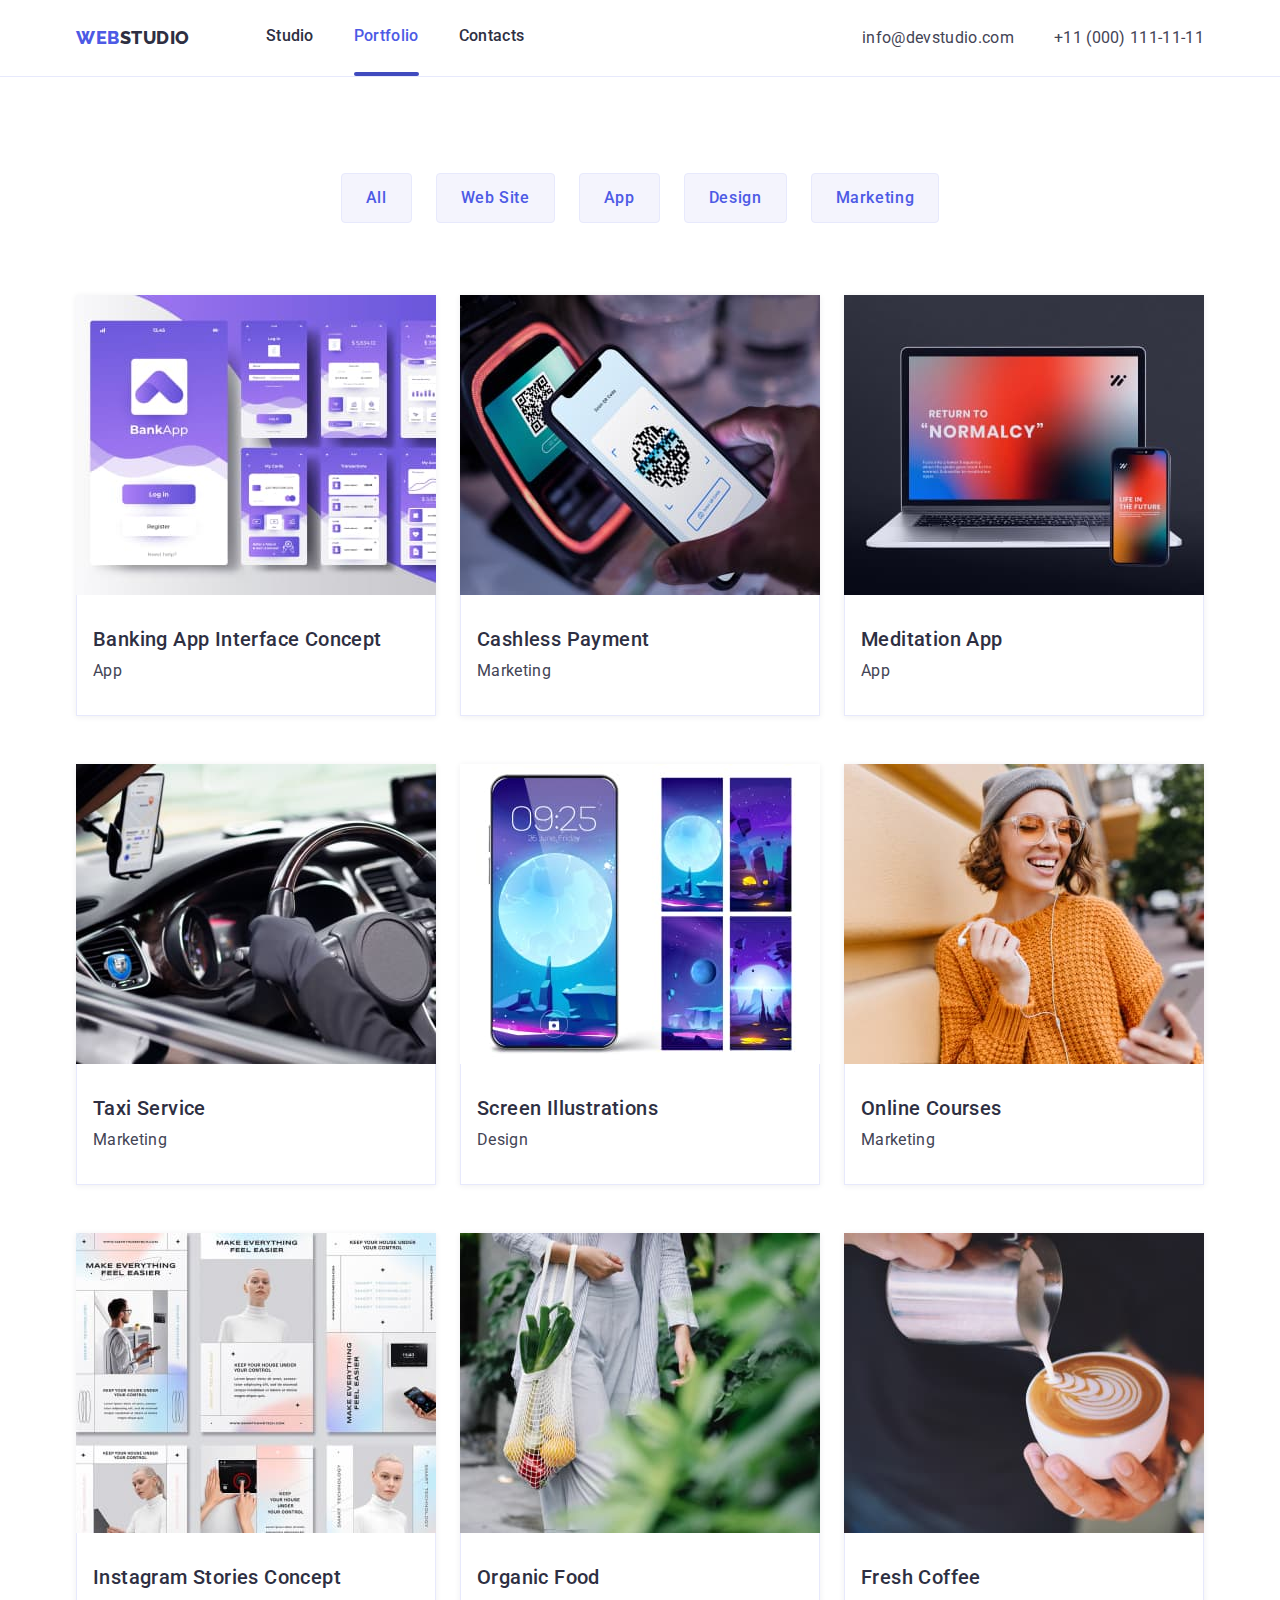
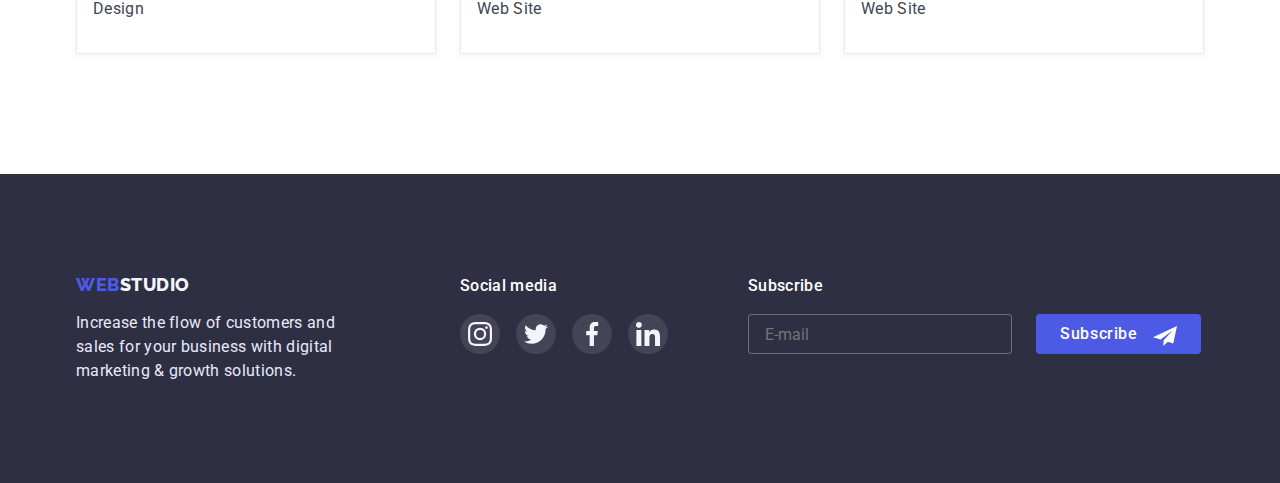
==== commit 44cbbc3f: "refactoring/portfolio part pre-update" ====
--- a/portfolio.html
+++ b/portfolio.html
@@ -21,11 +21,11 @@
     <!-- Header -->
     <header class="section-header page-header">
       <div class="container page-header-container">
+        <a class="logo" href="./index.html"
+          ><span class="name-web">Web</span
+          ><span class="name-studio">Studio</span></a
+        >
         <nav class="page-nav">
-          <a class="logo" href="./index.html"
-            ><span class="name-web">Web</span
-            ><span class="name-studio">Studio</span></a
-          >
           <ul class="menu list">
             <li class="menu-item">
               <a class="menu-link link" href="./index.html">Studio</a>
@@ -38,6 +38,11 @@
             </li>
           </ul>
         </nav>
+        <button type="button" class="mobile-menu-open" data-menu-open>
+          <svg class="burger-icon" width="32" height="22">
+            <use href="./images/icons.svg#burger-icon"></use>
+          </svg>
+        </button>
         <address>
           <ul class="contact-info list">
             <li class="menu-item">
@@ -52,6 +57,71 @@
             </li>
           </ul>
         </address>
+      </div>
+
+      <div class="mobile-menu" data-menu>
+        <button type="button" class="mobile-menu-close" data-menu-close>
+          <svg class="modal-close-icon" width="8" height="8">
+            <use href="./images/icons.svg#icon-close-modal"></use>
+          </svg>
+        </button>
+        <div class="mobile-menu-content">
+          <ul class="mobile-menu-list">
+            <li class="mobile-menu-item">
+              <a class="modal-link current" href="">Studio</a>
+            </li>
+            <li class="mobile-menu-item">
+              <a class="modal-link" href="./portfolio.html">Portfolio</a>
+            </li>
+            <li class="mobile-menu-item">
+              <a class="modal-link" href="">Contacts</a>
+            </li>
+          </ul>
+          <address class="address-modal">
+            <ul class="contact-info list">
+              <li class="menu-item mobile-number">
+                <a class="contact-number link" href="tel:+110001111111"
+                  >+11 (000) 111-11-11</a
+                >
+              </li>
+              <li class="menu-item mobile-mail">
+                <a class="contact-mail link" href="mailto:info@devstudio.com"
+                  >info@devstudio.com</a
+                >
+              </li>
+            </ul>
+          </address>
+          <ul class="social-list mobile-social-list list">
+            <li class="social-list-item">
+              <a href="" class="social-list-link">
+                <svg class="social-list-icon" width="24" height="24">
+                  <use href="./images/icons.svg#instagram"></use>
+                </svg>
+              </a>
+            </li>
+            <li class="social-list-item">
+              <a href="" class="social-list-link">
+                <svg class="social-list-icon" width="24" height="24">
+                  <use href="./images/icons.svg#twitter"></use>
+                </svg>
+              </a>
+            </li>
+            <li class="social-list-item">
+              <a href="" class="social-list-link">
+                <svg class="social-list-icon" width="24" height="24">
+                  <use href="./images/icons.svg#facebook"></use>
+                </svg>
+              </a>
+            </li>
+            <li class="social-list-item">
+              <a href="" class="social-list-link">
+                <svg class="social-list-icon" width="24" height="24">
+                  <use href="./images/icons.svg#linkedin"></use>
+                </svg>
+              </a>
+            </li>
+          </ul>
+        </div>
       </div>
     </header>
     <!-- Main section -->
@@ -347,5 +417,8 @@
         </div>
       </div>
     </footer>
+
+    <script src="./js/mobile-menu.js"></script>
+    <script src="./js/modal.js"></script>
   </body>
 </html>
--- a/css/styles.css
+++ b/css/styles.css
@@ -53,7 +53,7 @@
 
 .container {
   width: 100%;
-  padding: 0 16px;
+  padding: 0 15px;
   margin: 0 auto;
 }
 
@@ -147,6 +147,10 @@
   padding-bottom: 96px;
 }
 
+.advantages-logo {
+  display: none;
+}
+
 .section-subtitle {
   margin-bottom: 8px;
   font-weight: 700;
@@ -320,7 +324,7 @@
 }
 
 .footer-email {
-  width: 398px;
+  width: 100%;
   height: 40px;
   padding-left: 16px;
   color: rgba(255, 255, 255, 0.6);
@@ -359,13 +363,359 @@
   margin: 0;
 }
 
+/*================portfolio.html================ */
+.filter-buttons {
+  display: flex;
+  justify-content: center;
+  margin-bottom: 72px;
+}
+
+.filter-item + .filter-item {
+  margin-left: 24px;
+}
+
+.filter-btn {
+  padding: 12px 24px;
+  font-family: "Roboto", sans-serif;
+  font-weight: 500;
+  font-size: 16px;
+  line-height: 1.5;
+  letter-spacing: 0.04em;
+  color: var(--primary-brand-color);
+  background-color: var(--light-background-color);
+  border: 1px solid var(--accent-color);
+  transition: color 250ms cubic-bezier(0.4, 0, 0.2, 1),
+    background-color 250ms cubic-bezier(0.4, 0, 0.2, 1),
+    box-shadow 250ms cubic-bezier(0.4, 0, 0.2, 1);
+}
+
+.filter-btn:hover,
+.filter-btn:focus {
+  color: var(--background-color);
+  background-color: var(--pressed-state-color);
+  box-shadow: 0px 3px 1px rgba(0, 0, 0, 0.1), 0px 2px 1px rgba(0, 0, 0, 0.08),
+    0px 2px 2px rgba(0, 0, 0, 0.12);
+}
+
+.portfolio-section {
+  padding-top: 96px;
+  padding-bottom: 120px;
+}
+
+.card-description-portfolio {
+  padding-top: 32px;
+  padding-bottom: 32px;
+  padding-left: 16px;
+  border: 1px solid var(--accent-color);
+  border-top: 0;
+}
+
+.portfolio-items {
+  display: flex;
+  flex-wrap: wrap;
+}
+
+.portfolio-list {
+  width: 360px;
+  margin-right: 24px;
+  margin-bottom: 48px;
+}
+
+.portfolio-item {
+  display: block;
+  box-shadow: 0px 1px 6px rgba(46, 47, 66, 0.08);
+  transition: box-shadow 250ms cubic-bezier(0.4, 0, 0.2, 1);
+}
+
+.portfolio-item:hover,
+.portfolio-item:focus {
+  box-shadow: 0px 1px 6px rgba(46, 47, 66, 0.08),
+    0px 1px 1px rgba(46, 47, 66, 0.16), 0px 2px 1px rgba(46, 47, 66, 0.08);
+}
+
+.portfolio-list:nth-child(3n) {
+  margin-right: 0;
+}
+
+.portfolio-list:nth-last-child(-n + 3) {
+  margin-bottom: 0;
+}
+
+.overlay {
+  position: absolute;
+  left: 0;
+  top: 0;
+  width: 100%;
+  height: 100%;
+  overflow: auto;
+  transform: translate(0, 100%);
+  transition: transform 250ms cubic-bezier(0.4, 0, 0.2, 1);
+  font-family: "Roboto", sans-serif;
+  font-size: 16px;
+  line-height: 1.5;
+  letter-spacing: 0.02em;
+  padding: 40px 32px 164px;
+
+  color: var(--light-background-color);
+  background-color: var(--primary-brand-color);
+  background-image: linear-gradient(
+      0deg,
+      rgba(77, 90, 229, 0.1),
+      rgba(77, 90, 229, 0.1)
+    ),
+    url(4);
+}
+
+.portfolio-item:hover .overlay,
+.portfolio-item:focus .overlay {
+  transform: translate(0, 0);
+}
+
+.team-list-wrapper {
+  position: relative;
+  overflow: hidden;
+}
+
+/* ================MODAL================ */
+
+.backdrop {
+  position: fixed;
+  top: 0;
+  left: 0;
+  z-index: 100;
+  width: 100%;
+  height: 100%;
+  background-color: rgba(46, 47, 66, 0.4);
+  transform: scale(1);
+  transition: transform 250ms cubic-bezier(0.4, 0, 0.2, 1),
+    opacity 250ms cubic-bezier(0.4, 0, 0.2, 1),
+    visibility 250ms cubic-bezier(0.4, 0, 0.2, 1);
+}
+
+.backdrop.is-hidden {
+  opacity: 0;
+  visibility: hidden;
+  pointer-events: none;
+  transform: scale(0);
+}
+
+.modal {
+  position: absolute;
+  top: 50%;
+  left: 50%;
+  transform: translate(-50%, -50%);
+  width: 408px;
+  height: 576px;
+  padding: 72px 24px 24px;
+  background-color: #fcfcfc;
+}
+
+.modal-close-btn {
+  position: absolute;
+  top: 24px;
+  right: 24px;
+  display: flex;
+  justify-content: center;
+  align-items: center;
+  width: 24px;
+  height: 24px;
+  padding: 0;
+  background-color: var(--accent-color);
+  border: 1px solid rgba(0, 0, 0, 0.1);
+  border-radius: 50%;
+
+  transition: background-color 250ms cubic-bezier(0.4, 0, 0.2, 1);
+}
+
+.modal-close-btn:hover,
+.modal-close-btn:focus {
+  background-color: var(--pressed-state-color);
+}
+
+.modal-close-btn:hover .modal-close-icon {
+  fill: var(--background-color);
+}
+.modal-close-icon {
+  transition: fill 250ms cubic-bezier(0.4, 0, 0.2, 1);
+}
+
+.modal-form {
+  display: flex;
+  flex-direction: column;
+}
+
+.modal-form-notice {
+  font-family: "Roboto", sans-serif;
+  font-weight: 500;
+  font-size: 16px;
+  line-height: 1.5;
+  text-align: center;
+  letter-spacing: 0.02em;
+  margin-bottom: 14px;
+  color: var(--headings-herobackground-color);
+}
+
+.modal-form-field {
+  margin-bottom: 8px;
+}
+
+.modal-form-field.modal-form-comment {
+  margin-bottom: 16px;
+}
+
+.modal-form-input-descr {
+  font-family: "Roboto", sans-serif;
+  font-size: 12px;
+  line-height: 1.17;
+  letter-spacing: 0.01em;
+  margin-bottom: 4px;
+  color: #8e8f99;
+}
+
+.modal-form-input {
+  width: 100%;
+  height: 40px;
+  padding-left: 38px;
+
+  border: 1px solid rgba(33, 33, 33, 0.2);
+  border-radius: 4px;
+  transition: border-color 250ms cubic-bezier(0.4, 0, 0.2, 1);
+}
+
+.modal-form-input:focus {
+  outline: none;
+  border-color: var(--primary-brand-color);
+}
+
+.modal-form-input:focus + .modal-name-icon,
+.modal-form-input:focus + .modal-phone-icon,
+.modal-form-input:focus + .modal-email-icon {
+  fill: var(--primary-brand-color);
+}
+
+.modal-form-input-descr {
+  display: block;
+  width: 100%;
+}
+
+.modal-name,
+.modal-phone,
+.modal-email {
+  display: block;
+  position: relative;
+}
+
+.modal-name-icon {
+  position: absolute;
+  top: 50%;
+  left: 16px;
+  transform: translateY(-50%);
+  transition: fill 250ms cubic-bezier(0.4, 0, 0.2, 1);
+}
+
+.modal-phone-icon,
+.modal-email-icon {
+  position: absolute;
+  top: 50%;
+  left: 16px;
+  transform: translateY(-50%);
+  transition: fill 250ms cubic-bezier(0.4, 0, 0.2, 1);
+}
+
+.modal-form-message {
+  width: 100%;
+  resize: none;
+  height: 120px;
+  padding: 8px 16px;
+  border: 1px solid rgba(33, 33, 33, 0.2);
+  border-radius: 4px;
+  transition: border-color 250ms cubic-bezier(0.4, 0, 0.2, 1);
+}
+
+.modal-form-message:focus {
+  outline: none;
+
+  border-color: var(--primary-brand-color);
+}
+
+.modal-form-message::placeholder {
+  font-family: "Roboto", sans-serif;
+  font-size: 12px;
+  line-height: 1.5;
+
+  letter-spacing: 0.04em;
+  color: rgba(117, 117, 117, 0.5);
+}
+
+.modal-form-checkbox-descr {
+  display: flex;
+  align-items: center;
+  margin-bottom: 24px;
+  font-family: "Roboto", sans-serif;
+  font-size: 12px;
+  line-height: 1.33;
+  letter-spacing: 0.04em;
+  color: #757575;
+}
+
+.modal-form-checkbox-descr::before {
+  content: "";
+  display: block;
+  width: 16px;
+  height: 16px;
+  margin-right: 8px;
+  border: 1.25px solid var(--headings-herobackground-color);
+  border-radius: 2px;
+  cursor: pointer;
+}
+
+.modal-form-checkbox:checked + .modal-form-checkbox-descr::before {
+  background-image: url(../images/checkbox-icon.svg);
+  background-color: var(--pressed-state-color);
+  background-size: cover;
+  border: 1.25px solid var(--pressed-state-color);
+  border-radius: 2px;
+}
+
+.modal-form-checkbox:focus + .modal-form-checkbox-descr::before {
+  border: 1.25px solid var(--pressed-state-color);
+}
+
+.privacy-policy-text {
+  text-decoration: underline;
+  color: var(--primary-brand-color);
+}
+
+.modal-submit-btn {
+  width: 169px;
+  height: 56px;
+  align-self: center;
+  color: var(--background-color);
+  background-color: var(--primary-brand-color);
+  border-radius: 4px;
+  transition: box-shadow 250ms cubic-bezier(0.4, 0, 0.2, 1),
+    background-color 250ms cubic-bezier(0.4, 0, 0.2, 1);
+}
+
+.modal-submit-btn:hover,
+.modal-submit-btn:focus {
+  background-color: var(--pressed-state-color);
+  box-shadow: 0px 4px 4px rgba(0, 0, 0, 0.15);
+}
+
 /* ================GENERAL STYLES END================ */
 
 /* ================HEADER MOBILE================ */
 
-@media screen and (min-width: 480px) {
+@media screen and (min-width: 320px) and (max-width: 427px) {
   .container {
-    width: 480px;
+    width: 320px;
+  }
+}
+
+@media screen and (min-width: 428px) {
+  .container {
+    width: 428px;
   }
 }
 
@@ -375,7 +725,7 @@
   }
 }
 
-@media screen and (min-width: 1200px) {
+@media screen and (min-width: 1158px) {
   .container {
     width: 1158px;
   }
@@ -429,29 +779,70 @@
   color: var(--accent-color);
 }
 
-/* ================RESPONSIVE styles================ */
-
-/* @media screen and (max-width: 376px) {
-  .mobile-menu {
-    max-height: 1000px;
-  }
-
+/* ================320-427 styles================ */
+@media screen and (min-width: 320px) and (max-width: 427px) {
+  .container {
+    width: 320px;
+  }
+
+  .modal {
+    width: 95%;
+    max-width: 392px;
+    height: 95%;
+    max-height: 586px;
+    overflow: scroll;
+  }
+
+  .main-heading {
+    width: 100%;
+    font-size: 32px;
+    text-align: center;
+  }
+
+  .customers-link {
+    margin: 0 auto;
+  }
+
+  .customers-list .customers-item + .customers-item {
+    margin-top: 72px;
+  }
+}
+
+/* ================428-... styles================ */
+@media screen and (min-width: 428px) {
   .mobile-menu-content > .social-list {
+    margin-right: 60px;
+  }
+
+  .mobile-social-list .social-list-item + .social-list-item {
+    margin-left: 56px;
+  }
+
+  .customers-list {
     display: flex;
     flex-wrap: wrap;
-  }
-}
-
-@media screen and (max-width: 427px) {
-  .customers-item {
-    margin: 0 auto;
-  }
-} */
-
-/* ================480-... styles================ */
-@media screen and (min-width: 480px) {
+    justify-content: center;
+  }
+}
+
+/* ================320-767================ styles */
+@media screen and (min-width: 320px) and (max-width: 767px) {
+  .page-header {
+    padding-top: 24px;
+    padding-bottom: 24px;
+  }
+
   .menu {
     display: none;
+  }
+
+  address {
+    display: none;
+  }
+
+  .address-modal {
+    display: block;
+    font-style: normal;
   }
 
   .mobile-menu-open {
@@ -488,12 +879,14 @@
     pointer-events: auto;
   }
 
-  .mobile-menu-container {
-    position: relative;
-
-    padding-top: 80px;
-    padding-bottom: 40px;
-    padding-left: 40px;
+  .mobile-menu-content {
+    display: flex;
+    flex-direction: column;
+    height: 100%;
+  }
+
+  .mobile-menu-item:not(:last-child) {
+    margin-bottom: 40px;
   }
 
   .mobile-menu-close {
@@ -525,6 +918,18 @@
     fill: var(--background-color);
   }
 
+  .contact-number {
+    font-family: "Roboto", sans-serif;
+    font-weight: 700;
+    font-size: 36px;
+    line-height: 1.11;
+    letter-spacing: 0.02em;
+    text-transform: capitalize;
+    text-decoration: none;
+
+    color: var(--body-text-color);
+  }
+
   .contact-mail {
     font-family: "Roboto", sans-serif;
     font-weight: 500;
@@ -539,12 +944,16 @@
     color: var(--primary-brand-color);
   }
 
-  .mobile-menu-content > .social-list {
-    margin-right: 60px;
-  }
-
-  .mobile-social-list .social-list-item + .social-list-item {
-    margin-left: 56px;
+  .mobile-menu-list {
+    margin-bottom: auto;
+  }
+
+  .mobile-number {
+    margin-bottom: 40px;
+  }
+
+  .mobile-mail {
+    margin-bottom: 48px;
   }
 
   .modal-link {
@@ -561,28 +970,12 @@
     color: var(--pressed-state-color);
   }
 
-  .address-modal {
-    display: block;
-    font-style: normal;
-  }
-
-  .mobile-menu-content {
-    display: flex;
-    flex-direction: column;
-    justify-content: space-evenly;
-    align-items: stretch;
-  }
-
-  .mobile-menu-item:not(:last-child) {
-    margin-bottom: 40px;
-  }
-
-  .mobile-menu-item:last-child {
-    margin-bottom: 284px;
-  }
-
-  .advantages-logo {
-    display: none;
+  .modal-link.current {
+    color: var(--primary-brand-color);
+  }
+
+  .advantages-item:not(:last-child) {
+    margin-bottom: 72px;
   }
 
   .section-team {
@@ -594,14 +987,8 @@
     margin: 0 auto;
   }
 
-  .card-description > .social-list {
-    margin-bottom: 0;
-  }
-
-  .customers-list {
-    display: flex;
-    flex-wrap: wrap;
-    justify-content: center;
+  .team-list .team-item + .team-item {
+    margin-top: 72px;
   }
 
   .footer {
@@ -615,8 +1002,30 @@
   }
 
   .text-footer,
-  .social-list {
+  .social-media-footer > .social-list {
     margin-bottom: 72px;
+  }
+
+  .footer-general {
+    text-align: center;
+  }
+
+  .btn-subscribe {
+    margin-top: 16px;
+  }
+
+  /* ================PORTFOLIO================  */
+
+  .portfolio-section {
+    padding-top: 48px;
+    padding-bottom: 48px;
+  }
+
+  .filter-buttons {
+    display: flex;
+    flex-wrap: wrap;
+    justify-content: left;
+    margin-bottom: 48px;
   }
 }
 
@@ -644,59 +1053,15 @@
   }
 }
 
-/* ================480-767================ styles */
-
-@media screen and (min-width: 480px) and (max-width: 767px) {
-  .page-header {
-    padding-top: 24px;
-    padding-bottom: 24px;
-  }
-  address {
-    display: none;
-  }
-
-  .contact-number {
-    font-family: "Roboto", sans-serif;
-    font-weight: 700;
-    font-size: 36px;
-    line-height: 1.11;
-    letter-spacing: 0.02em;
-    text-transform: capitalize;
-    text-decoration: none;
-
-    color: var(--body-text-color);
-  }
-
-  .mobile-number {
-    margin-bottom: 40px;
-  }
-
-  .mobile-mail {
-    margin-bottom: 48px;
-  }
-
-  .advantages-item:not(:last-child) {
-    margin-bottom: 72px;
-  }
-
-  .team-list .team-item + .team-item {
-    margin-top: 72px;
-  }
-
+/* ================428-767================ styles */
+
+@media screen and (min-width: 428px) and (max-width: 767px) {
   .customers-item:nth-child(odd) {
     margin-right: 16px;
   }
 
   .customers-item:nth-child(-n + 4) {
     margin-bottom: 72px;
-  }
-
-  .footer-general {
-    text-align: center;
-  }
-
-  .btn-subscribe {
-    margin-top: 16px;
   }
 }
 
@@ -728,6 +1093,7 @@
   .menu-link.current {
     color: var(--primary-brand-color);
   }
+
   .menu-link {
     display: block;
     padding-top: 24px;
@@ -760,7 +1126,7 @@
   .contact-number {
     font-size: 12px;
     font-weight: 400;
-    line-height: 1.33;
+    line-height: 1.16;
     letter-spacing: 0.04em;
     font-style: normal;
     color: var(--body-text-color);
@@ -769,7 +1135,8 @@
 
   .section-hero {
     margin: 0 auto;
-    padding: 112px 0;
+    padding-top: 112px;
+    padding-bottom: 108px;
     background-image: linear-gradient(
         rgba(46, 47, 66, 0.7),
         rgba(46, 47, 66, 0.7)
@@ -790,10 +1157,6 @@
     color: var(--background-color);
   }
 
-  .advantages-logo {
-    display: none;
-  }
-
   .section-subtitle {
     text-align: left;
   }
@@ -873,7 +1236,7 @@
 }
 /* ================768-1199 styles================ */
 
-@media screen and (min-width: 768px) and (max-width: 1199px) {
+@media screen and (min-width: 768px) and (max-width: 1158px) {
   .advantages-item {
     max-width: 356px;
   }
@@ -905,9 +1268,9 @@
   }
 }
 
-/* ================1200-... styles================ */
-
-@media screen and (min-width: 1200px) {
+/* ================1158-... styles================ */
+
+@media screen and (min-width: 1158px) {
   .section {
     padding-top: 120px;
     padding-bottom: 120px;
@@ -920,10 +1283,6 @@
 
   .page-header {
     display: flex;
-  }
-
-  .page-header-container {
-    justify-content: flex-start;
   }
 
   address {
@@ -956,7 +1315,7 @@
 
   .section-hero {
     margin: 0 auto;
-    padding: 112px 0;
+    padding: 188px 0;
     background-image: linear-gradient(
         rgba(46, 47, 66, 0.7),
         rgba(46, 47, 66, 0.7)
@@ -1043,11 +1402,6 @@
   .subscribe-footer {
     margin-left: 80px;
   }
-
-  .footer-general {
-    display: flex;
-    align-items: flex-start;
-  }
 }
 
 @media screen and (min-device-pixel-ratio: 2) and (min-width: 1200px),
@@ -1073,342 +1427,3 @@
       url(../images/people-office@3x.jpg);
   }
 }
-
-/* ================MODAL================ */
-
-.backdrop {
-  position: fixed;
-  top: 0;
-  left: 0;
-  z-index: 100;
-  width: 100%;
-  height: 100%;
-  background-color: rgba(46, 47, 66, 0.4);
-  transform: scale(1);
-  transition: transform 250ms cubic-bezier(0.4, 0, 0.2, 1),
-    opacity 250ms cubic-bezier(0.4, 0, 0.2, 1),
-    visibility 250ms cubic-bezier(0.4, 0, 0.2, 1);
-}
-
-.backdrop.is-hidden {
-  opacity: 0;
-  visibility: hidden;
-  pointer-events: none;
-  transform: scale(0);
-}
-
-.modal {
-  position: absolute;
-  top: 50%;
-  left: 50%;
-  transform: translate(-50%, -50%);
-  width: 408px;
-  height: 576px;
-  padding: 72px 24px 24px;
-  background-color: #fcfcfc;
-}
-
-.modal-close-btn {
-  position: absolute;
-  top: 24px;
-  right: 24px;
-  display: flex;
-  justify-content: center;
-  align-items: center;
-  width: 24px;
-  height: 24px;
-  padding: 0;
-  background-color: var(--accent-color);
-  border: 1px solid rgba(0, 0, 0, 0.1);
-  border-radius: 50%;
-
-  transition: background-color 250ms cubic-bezier(0.4, 0, 0.2, 1);
-}
-
-.modal-close-btn:hover,
-.modal-close-btn:focus {
-  background-color: var(--pressed-state-color);
-}
-
-.modal-close-btn:hover .modal-close-icon {
-  fill: var(--background-color);
-}
-.modal-close-icon {
-  transition: fill 250ms cubic-bezier(0.4, 0, 0.2, 1);
-}
-
-.modal-form {
-  display: flex;
-  flex-direction: column;
-}
-
-.modal-form-notice {
-  font-family: "Roboto", sans-serif;
-  font-weight: 500;
-  font-size: 16px;
-  line-height: 1.5;
-  text-align: center;
-  letter-spacing: 0.02em;
-  margin-bottom: 14px;
-  color: var(--headings-herobackground-color);
-}
-
-.modal-form-field {
-  margin-bottom: 8px;
-}
-
-.modal-form-field.modal-form-comment {
-  margin-bottom: 16px;
-}
-
-.modal-form-input-descr {
-  font-family: "Roboto", sans-serif;
-  font-size: 12px;
-  line-height: 1.17;
-  letter-spacing: 0.01em;
-  margin-bottom: 4px;
-  color: #8e8f99;
-}
-
-.modal-form-input {
-  width: 100%;
-  height: 40px;
-  padding-left: 38px;
-
-  border: 1px solid rgba(33, 33, 33, 0.2);
-  border-radius: 4px;
-  transition: border-color 250ms cubic-bezier(0.4, 0, 0.2, 1);
-}
-
-.modal-form-input:focus {
-  outline: none;
-  border-color: var(--primary-brand-color);
-}
-
-.modal-form-input:focus + .modal-name-icon,
-.modal-form-input:focus + .modal-phone-icon,
-.modal-form-input:focus + .modal-email-icon {
-  fill: var(--primary-brand-color);
-}
-
-.modal-form-input-descr {
-  display: block;
-  width: 100%;
-}
-
-.modal-name,
-.modal-phone,
-.modal-email {
-  display: block;
-  position: relative;
-}
-
-.modal-name-icon {
-  position: absolute;
-  top: 50%;
-  left: 16px;
-  transform: translateY(-50%);
-  transition: fill 250ms cubic-bezier(0.4, 0, 0.2, 1);
-}
-
-.modal-phone-icon,
-.modal-email-icon {
-  position: absolute;
-  top: 50%;
-  left: 16px;
-  transform: translateY(-50%);
-  transition: fill 250ms cubic-bezier(0.4, 0, 0.2, 1);
-}
-
-.modal-form-message {
-  width: 100%;
-  resize: none;
-  height: 120px;
-  padding: 8px 16px;
-  border: 1px solid rgba(33, 33, 33, 0.2);
-  border-radius: 4px;
-  transition: border-color 250ms cubic-bezier(0.4, 0, 0.2, 1);
-}
-
-.modal-form-message:focus {
-  outline: none;
-
-  border-color: var(--primary-brand-color);
-}
-
-.modal-form-message::placeholder {
-  font-family: "Roboto", sans-serif;
-  font-size: 12px;
-  line-height: 1.5;
-
-  letter-spacing: 0.04em;
-  color: rgba(117, 117, 117, 0.5);
-}
-
-.modal-form-checkbox-descr {
-  display: flex;
-  align-items: center;
-  margin-bottom: 24px;
-  font-family: "Roboto", sans-serif;
-  font-size: 12px;
-  line-height: 1.33;
-  letter-spacing: 0.04em;
-  color: #757575;
-}
-
-.modal-form-checkbox-descr::before {
-  content: "";
-  display: block;
-  width: 16px;
-  height: 16px;
-  margin-right: 8px;
-  border: 1.25px solid var(--headings-herobackground-color);
-  border-radius: 2px;
-  cursor: pointer;
-}
-
-.modal-form-checkbox:checked + .modal-form-checkbox-descr::before {
-  background-image: url(../images/checkbox-icon.svg);
-  background-color: var(--pressed-state-color);
-  background-size: cover;
-  border: 1.25px solid var(--pressed-state-color);
-  border-radius: 2px;
-}
-
-.modal-form-checkbox:focus + .modal-form-checkbox-descr::before {
-  border: 1.25px solid var(--pressed-state-color);
-}
-
-.privacy-policy-text {
-  text-decoration: underline;
-  color: var(--primary-brand-color);
-}
-
-.modal-submit-btn {
-  width: 169px;
-  height: 56px;
-  align-self: center;
-  color: var(--background-color);
-  background-color: var(--primary-brand-color);
-  border-radius: 4px;
-  transition: box-shadow 250ms cubic-bezier(0.4, 0, 0.2, 1),
-    background-color 250ms cubic-bezier(0.4, 0, 0.2, 1);
-}
-
-.modal-submit-btn:hover,
-.modal-submit-btn:focus {
-  background-color: var(--pressed-state-color);
-  box-shadow: 0px 4px 4px rgba(0, 0, 0, 0.15);
-}
-
-/*================portfolio.html================ */
-.filter-buttons {
-  display: flex;
-  justify-content: center;
-  margin-bottom: 72px;
-}
-
-.filter-item + .filter-item {
-  margin-left: 24px;
-}
-
-.filter-btn {
-  padding: 12px 24px;
-  font-family: "Roboto", sans-serif;
-  font-weight: 500;
-  font-size: 16px;
-  line-height: 1.5;
-  letter-spacing: 0.04em;
-  color: var(--primary-brand-color);
-  background-color: var(--light-background-color);
-  border: 1px solid var(--accent-color);
-  transition: color 250ms cubic-bezier(0.4, 0, 0.2, 1),
-    background-color 250ms cubic-bezier(0.4, 0, 0.2, 1),
-    box-shadow 250ms cubic-bezier(0.4, 0, 0.2, 1);
-}
-
-.filter-btn:hover,
-.filter-btn:focus {
-  color: var(--background-color);
-  background-color: var(--pressed-state-color);
-  box-shadow: 0px 3px 1px rgba(0, 0, 0, 0.1), 0px 2px 1px rgba(0, 0, 0, 0.08),
-    0px 2px 2px rgba(0, 0, 0, 0.12);
-}
-
-.portfolio-section {
-  padding-top: 96px;
-  padding-bottom: 120px;
-}
-.card-description-portfolio {
-  padding-top: 32px;
-  padding-bottom: 32px;
-  padding-left: 16px;
-  border: 1px solid var(--accent-color);
-  border-top: 0;
-}
-
-.portfolio-items {
-  display: flex;
-  flex-wrap: wrap;
-}
-
-.portfolio-list {
-  width: 360px;
-  margin-right: 24px;
-  margin-bottom: 48px;
-}
-
-.portfolio-item {
-  display: block;
-  box-shadow: 0px 1px 6px rgba(46, 47, 66, 0.08);
-  transition: box-shadow 250ms cubic-bezier(0.4, 0, 0.2, 1);
-}
-
-.portfolio-item:hover,
-.portfolio-item:focus {
-  box-shadow: 0px 1px 6px rgba(46, 47, 66, 0.08),
-    0px 1px 1px rgba(46, 47, 66, 0.16), 0px 2px 1px rgba(46, 47, 66, 0.08);
-}
-
-.portfolio-list:nth-child(3n) {
-  margin-right: 0;
-}
-
-.portfolio-list:nth-last-child(-n + 3) {
-  margin-bottom: 0;
-}
-
-.overlay {
-  position: absolute;
-  left: 0;
-  top: 0;
-  width: 100%;
-  height: 100%;
-  overflow: auto;
-  transform: translate(0, 100%);
-  transition: transform 250ms cubic-bezier(0.4, 0, 0.2, 1);
-  font-family: "Roboto", sans-serif;
-  font-size: 16px;
-  line-height: 1.5;
-  letter-spacing: 0.02em;
-  padding: 40px 32px 164px;
-
-  color: var(--light-background-color);
-  background-color: var(--primary-brand-color);
-  background-image: linear-gradient(
-      0deg,
-      rgba(77, 90, 229, 0.1),
-      rgba(77, 90, 229, 0.1)
-    ),
-    url(4);
-}
-
-.portfolio-item:hover .overlay,
-.portfolio-item:focus .overlay {
-  transform: translate(0, 0);
-}
-
-.team-list-wrapper {
-  position: relative;
-  overflow: hidden;
-}
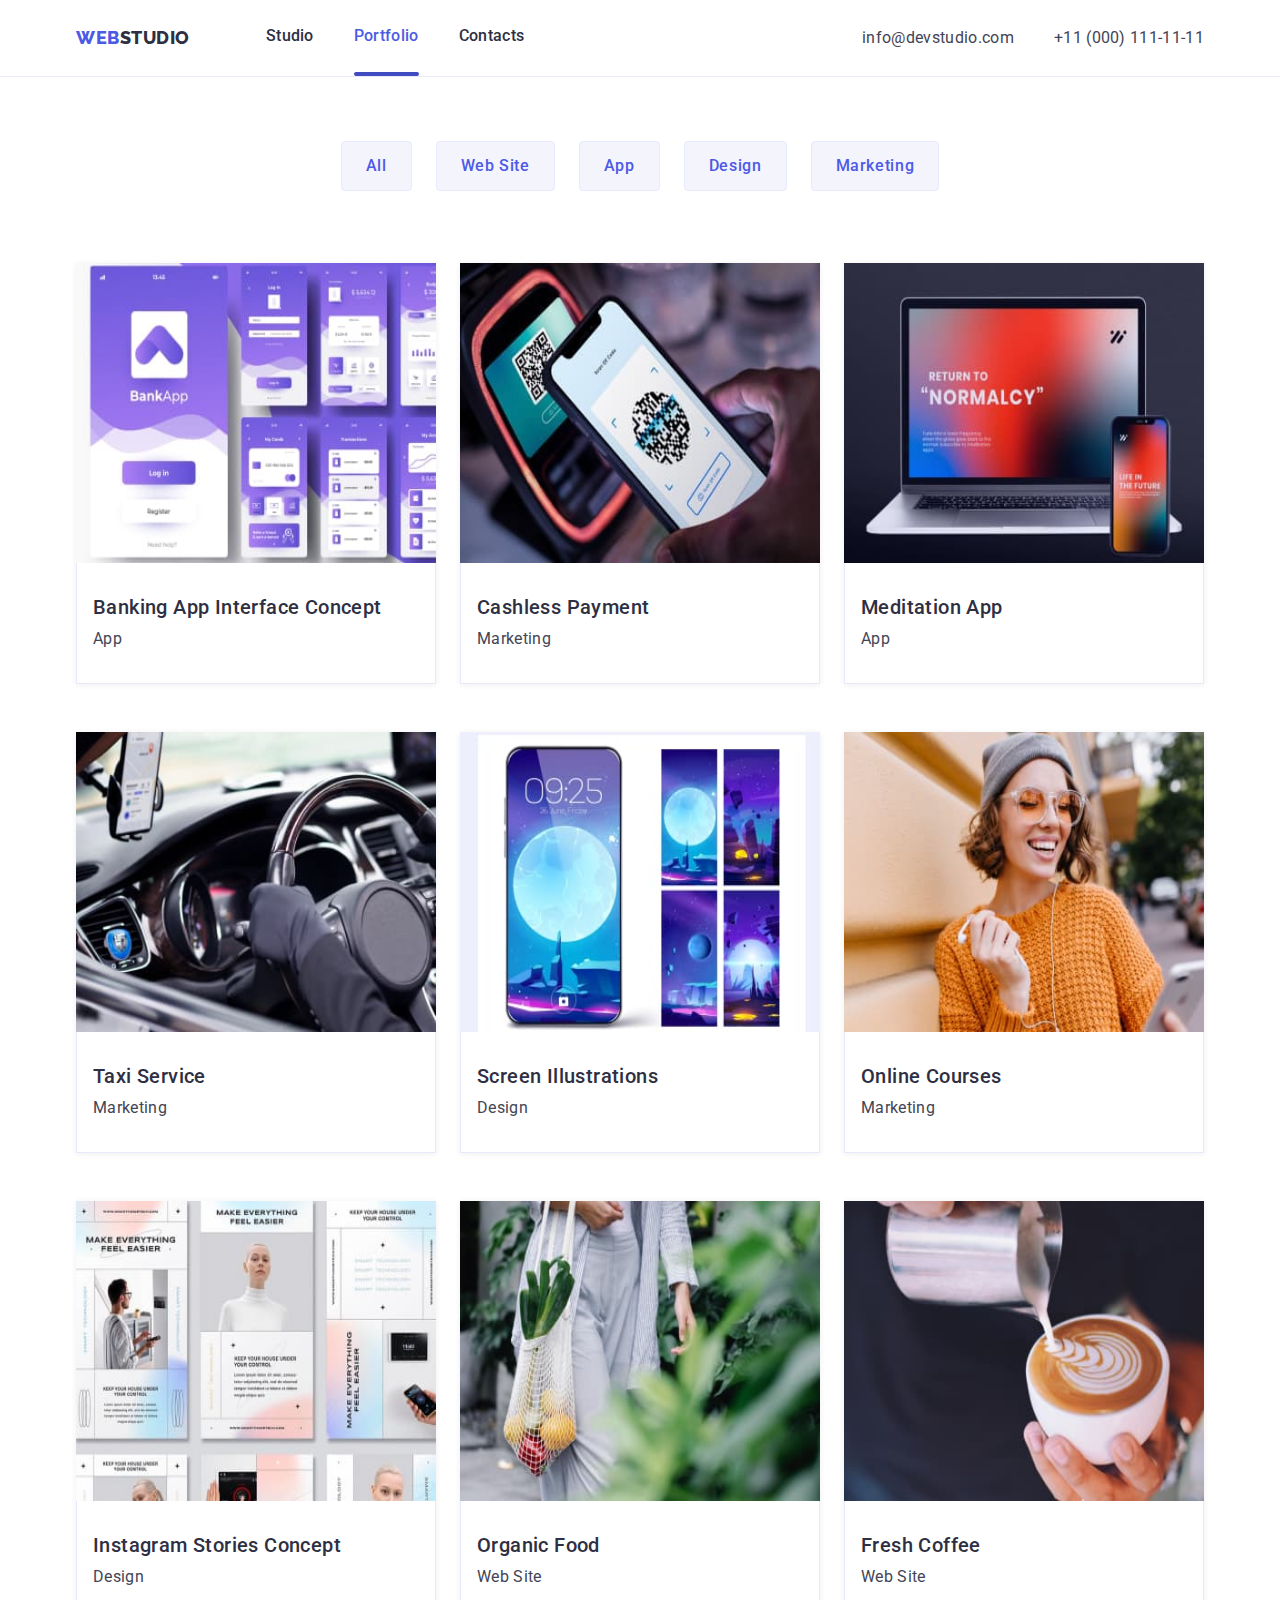
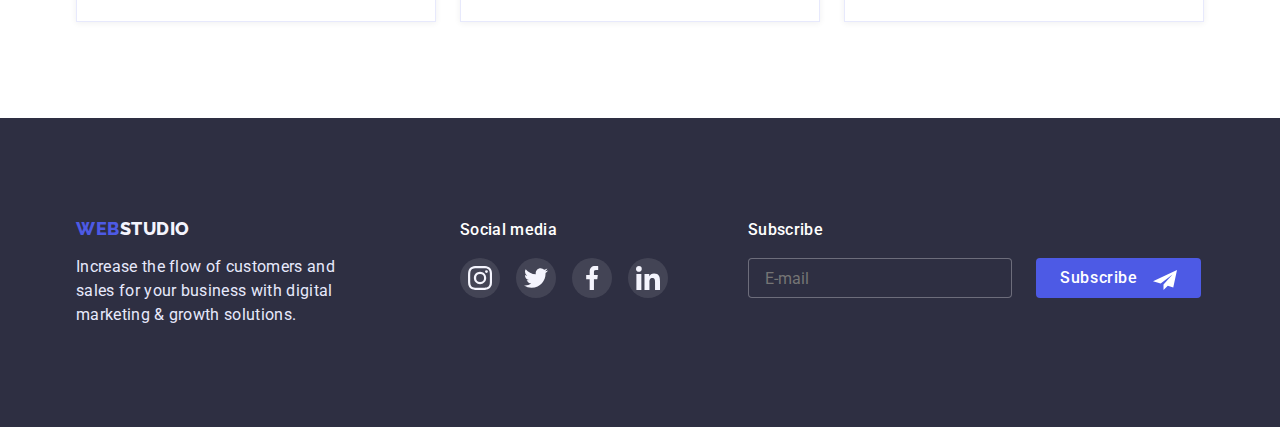
==== commit a7a22eb1: "update portfolio.html" ====
--- a/portfolio.html
+++ b/portfolio.html
@@ -153,11 +153,41 @@
             <li class="portfolio-list">
               <a class="portfolio-item link" href="./portfolio.html">
                 <div class="team-list-wrapper">
-                  <img
-                    src="./images/banking-app.jpg"
-                    alt="banking app interface"
-                    width="360"
-                    height="300" />
+                  <picture>
+                    <source
+                      srcset="
+                        ./images/banking-app396-280.jpg    1x,
+                        ./images/banking-app396-280@2x.jpg 2x
+                      "
+                      media="(min-width: 320px)" />
+
+                    <source
+                      srcset="
+                        ./images/banking-app396-280.jpg    1x,
+                        ./images/banking-app396-280@2x.jpg 2x
+                      "
+                      media="(min-width: 428px)" />
+
+                    <source
+                      srcset="
+                        ./images/banking-app356-300.jpg    1x,
+                        ./images/banking-app356-300@2x.jpg 2x
+                      "
+                      media="(min-width: 768px)" />
+
+                    <source
+                      srcset="
+                        ./images/banking-app360-300.jpg    1x,
+                        ./images/banking-app360-300@2x.jpg 2x
+                      "
+                      media="(min-width: 1200px)" />
+
+                    <img
+                      src="./images/banking-app356-300.jpg "
+                      class="portfolio-img"
+                      alt="banking app" />
+                  </picture>
+
                   <p class="overlay">
                     14 Stylish and User-Friendly App Design Concepts · Task
                     Manager App · Calorie Tracker App · Exotic Fruit Ecommerce
@@ -176,11 +206,33 @@
             <li class="portfolio-list">
               <a class="portfolio-item link" href="./portfolio.html">
                 <div class="team-list-wrapper">
-                  <img
-                    src="./images/cashless-payment.jpg"
-                    alt="cashless payment"
-                    width="360"
-                    height="300" />
+                  <picture>
+                    <source
+                      srcset="
+                        ./images/cashless-payment396-280.jpg    1x,
+                        ./images/cashless-payment396-280@2x.jpg 2x
+                      "
+                      media="(min-width: 428px)" />
+
+                    <source
+                      srcset="
+                        ./images/cashless-payment356-300.jpg    1x,
+                        ./images/cashless-payment356-300@2x.jpg 2x
+                      "
+                      media="(min-width: 768px)" />
+
+                    <source
+                      srcset="
+                        ./images/cashless-payment360-300.jpg    1x,
+                        ./images/cashless-payment360-300@2x.jpg 2x
+                      "
+                      media="(min-width: 1200px)" />
+
+                    <img
+                      src="./images/cashless-payment356-300.jpg "
+                      class="portfolio-img"
+                      alt="cashless payment" />
+                  </picture>
                   <p class="overlay">
                     14 Stylish and User-Friendly App Design Concepts · Task
                     Manager App · Calorie Tracker App · Exotic Fruit Ecommerce
@@ -197,11 +249,33 @@
             <li class="portfolio-list">
               <a class="portfolio-item link" href="./portfolio.html">
                 <div class="team-list-wrapper">
-                  <img
-                    src="./images/meditation-app.jpg"
-                    alt="meditation app"
-                    width="360"
-                    height="300" />
+                  <picture>
+                    <source
+                      srcset="
+                        ./images/meditation-app396-280.jpg    1x,
+                        ./images/meditation-app396-280@2x.jpg 2x
+                      "
+                      media="(min-width: 428px)" />
+
+                    <source
+                      srcset="
+                        ./images/meditation-app356-300.jpg    1x,
+                        ./images/meditation-app356-300@2x.jpg 2x
+                      "
+                      media="(min-width: 768px)" />
+
+                    <source
+                      srcset="
+                        ./images/meditation-app360-300.jpg    1x,
+                        ./images/meditation-app360-300@2x.jpg 2x
+                      "
+                      media="(min-width: 1200px)" />
+
+                    <img
+                      src="./images/meditation-app356-300.jpg "
+                      class="portfolio-img"
+                      alt="meditation app" />
+                  </picture>
                   <p class="overlay">
                     14 Stylish and User-Friendly App Design Concepts · Task
                     Manager App · Calorie Tracker App · Exotic Fruit Ecommerce
@@ -218,11 +292,33 @@
             <li class="portfolio-list">
               <a class="portfolio-item link" href="./portfolio.html">
                 <div class="team-list-wrapper">
-                  <img
-                    src="./images/taxi-service.jpg"
-                    alt="taxi service"
-                    width="360"
-                    height="300" />
+                  <picture>
+                    <source
+                      srcset="
+                        ./images/taxi-service396-280.jpg    1x,
+                        ./images/taxi-service396-280@2x.jpg 2x
+                      "
+                      media="(min-width: 428px)" />
+
+                    <source
+                      srcset="
+                        ./images/taxi-service356-300.jpg    1x,
+                        ./images/taxi-service356-300@2x.jpg 2x
+                      "
+                      media="(min-width: 768px)" />
+
+                    <source
+                      srcset="
+                        ./images/taxi-service360-300.jpg    1x,
+                        ./images/taxi-service360-300@2x.jpg 2x
+                      "
+                      media="(min-width: 1200px)" />
+
+                    <img
+                      src="./images/taxi-service356-300.jpg "
+                      class="portfolio-img"
+                      alt="taxi-service" />
+                  </picture>
                   <p class="overlay">
                     14 Stylish and User-Friendly App Design Concepts · Task
                     Manager App · Calorie Tracker App · Exotic Fruit Ecommerce
@@ -239,11 +335,33 @@
             <li class="portfolio-list">
               <a class="portfolio-item link" href="./portfolio.html">
                 <div class="team-list-wrapper">
-                  <img
-                    src="./images/screen-illustrations.jpg"
-                    alt="screen illustrations"
-                    width="360"
-                    height="300" />
+                  <picture>
+                    <source
+                      srcset="
+                        ./images/screen-illustrations396-280.jpg    1x,
+                        ./images/screen-illustrations396-280@2x.jpg 2x
+                      "
+                      media="(min-width: 428px)" />
+
+                    <source
+                      srcset="
+                        ./images/screen-illustrations356-300.jpg    1x,
+                        ./images/screen-illustrations356-300@2x.jpg 2x
+                      "
+                      media="(min-width: 768px)" />
+
+                    <source
+                      srcset="
+                        ./images/screen-illustrations360-300.jpg    1x,
+                        ./images/screen-illustrations360-300@2x.jpg 2x
+                      "
+                      media="(min-width: 1200px)" />
+
+                    <img
+                      src="./images/screen-illustrations356-300.jpg "
+                      class="portfolio-img"
+                      alt="screen illustrations" />
+                  </picture>
                   <p class="overlay">
                     14 Stylish and User-Friendly App Design Concepts · Task
                     Manager App · Calorie Tracker App · Exotic Fruit Ecommerce
@@ -260,11 +378,33 @@
             <li class="portfolio-list">
               <a class="portfolio-item link" href="./portfolio.html">
                 <div class="team-list-wrapper">
-                  <img
-                    src="./images/online-courses.jpg"
-                    alt="online courses"
-                    width="360"
-                    height="300" />
+                  <picture>
+                    <source
+                      srcset="
+                        ./images/online-courses396-280.jpg    1x,
+                        ./images/online-courses396-280@2x.jpg 2x
+                      "
+                      media="(min-width: 428px)" />
+
+                    <source
+                      srcset="
+                        ./images/online-courses356-300.jpg    1x,
+                        ./images/online-courses356-300@2x.jpg 2x
+                      "
+                      media="(min-width: 768px)" />
+
+                    <source
+                      srcset="
+                        ./images/online-courses360-300.jpg    1x,
+                        ./images/online-courses360-300@2x.jpg 2x
+                      "
+                      media="(min-width: 1200px)" />
+
+                    <img
+                      src="./images/online-courses356-300.jpg "
+                      class="portfolio-img"
+                      alt="online courses" />
+                  </picture>
                   <p class="overlay">
                     14 Stylish and User-Friendly App Design Concepts · Task
                     Manager App · Calorie Tracker App · Exotic Fruit Ecommerce
@@ -281,11 +421,33 @@
             <li class="portfolio-list">
               <a class="portfolio-item link" href="./portfolio.html">
                 <div class="team-list-wrapper">
-                  <img
-                    src="./images/instagram-stories.jpg"
-                    alt="instagram stories"
-                    width="360"
-                    height="300" />
+                  <picture>
+                    <source
+                      srcset="
+                        ./images/instagram-stories396-280.jpg    1x,
+                        ./images/instagram-stories396-280@2x.jpg 2x
+                      "
+                      media="(min-width: 428px)" />
+
+                    <source
+                      srcset="
+                        ./images/instagram-stories356-300.jpg    1x,
+                        ./images/instagram-stories356-300@2x.jpg 2x
+                      "
+                      media="(min-width: 768px)" />
+
+                    <source
+                      srcset="
+                        ./images/instagram-stories360-300.jpg    1x,
+                        ./images/instagram-stories360-300@2x.jpg 2x
+                      "
+                      media="(min-width: 1200px)" />
+
+                    <img
+                      src="./images/instagram-stories356-300.jpg "
+                      class="portfolio-img"
+                      alt="instagram stories" />
+                  </picture>
                   <p class="overlay">
                     14 Stylish and User-Friendly App Design Concepts · Task
                     Manager App · Calorie Tracker App · Exotic Fruit Ecommerce
@@ -302,11 +464,33 @@
             <li class="portfolio-list">
               <a class="portfolio-item link" href="./portfolio.html">
                 <div class="team-list-wrapper">
-                  <img
-                    src="./images/organic-food.jpg"
-                    alt="organic food"
-                    width="360"
-                    height="300" />
+                  <picture>
+                    <source
+                      srcset="
+                        ./images/organic-food396-280.jpg    1x,
+                        ./images/organic-food396-280@2x.jpg 2x
+                      "
+                      media="(min-width: 428px)" />
+
+                    <source
+                      srcset="
+                        ./images/organic-food356-300.jpg    1x,
+                        ./images/organic-food356-300@2x.jpg 2x
+                      "
+                      media="(min-width: 768px)" />
+
+                    <source
+                      srcset="
+                        ./images/organic-food360-300.jpg    1x,
+                        ./images/organic-food360-300@2x.jpg 2x
+                      "
+                      media="(min-width: 1200px)" />
+
+                    <img
+                      src="./images/organic-food356-300.jpg "
+                      class="portfolio-img"
+                      alt="organic food" />
+                  </picture>
                   <p class="overlay">
                     14 Stylish and User-Friendly App Design Concepts · Task
                     Manager App · Calorie Tracker App · Exotic Fruit Ecommerce
@@ -323,11 +507,33 @@
             <li class="portfolio-list">
               <a class="portfolio-item link" href="./portfolio.html">
                 <div class="team-list-wrapper">
-                  <img
-                    src="./images/fresh-coffee.jpg"
-                    alt="a cup of coffe"
-                    width="360"
-                    height="300" />
+                  <picture>
+                    <source
+                      srcset="
+                        ./images/fresh-coffee396-280.jpg    1x,
+                        ./images/fresh-coffee396-280@2x.jpg 2x
+                      "
+                      media="(min-width: 428px)" />
+
+                    <source
+                      srcset="
+                        ./images/fresh-coffee356-300.jpg    1x,
+                        ./images/fresh-coffee356-300@2x.jpg 2x
+                      "
+                      media="(min-width: 768px)" />
+
+                    <source
+                      srcset="
+                        ./images/fresh-coffee360-300.jpg    1x,
+                        ./images/fresh-coffee360-300@2x.jpg 2x
+                      "
+                      media="(min-width: 1200px)" />
+
+                    <img
+                      src="./images/fresh-coffee356-300.jpg "
+                      class="portfolio-img"
+                      alt="fresh coffee" />
+                  </picture>
                   <p class="overlay">
                     14 Stylish and User-Friendly App Design Concepts · Task
                     Manager App · Calorie Tracker App · Exotic Fruit Ecommerce
--- a/css/styles.css
+++ b/css/styles.css
@@ -370,10 +370,6 @@
   margin-bottom: 72px;
 }
 
-.filter-item + .filter-item {
-  margin-left: 24px;
-}
-
 .filter-btn {
   padding: 12px 24px;
   font-family: "Roboto", sans-serif;
@@ -410,15 +406,23 @@
   border-top: 0;
 }
 
+.card-description-portfolio > .section-subtitle {
+  margin-bottom: 8px;
+  font-weight: 500;
+  font-size: 20px;
+  line-height: 1.2;
+  letter-spacing: 0.02em;
+  color: var(--headings-herobackground-color);
+  text-align: left;
+}
+
+.card-description-portfolio > .section-text {
+  font-weight: 400;
+}
+
 .portfolio-items {
   display: flex;
   flex-wrap: wrap;
-}
-
-.portfolio-list {
-  width: 360px;
-  margin-right: 24px;
-  margin-bottom: 48px;
 }
 
 .portfolio-item {
@@ -431,14 +435,6 @@
 .portfolio-item:focus {
   box-shadow: 0px 1px 6px rgba(46, 47, 66, 0.08),
     0px 1px 1px rgba(46, 47, 66, 0.16), 0px 2px 1px rgba(46, 47, 66, 0.08);
-}
-
-.portfolio-list:nth-child(3n) {
-  margin-right: 0;
-}
-
-.portfolio-list:nth-last-child(-n + 3) {
-  margin-bottom: 0;
 }
 
 .overlay {
@@ -806,6 +802,14 @@
   .customers-list .customers-item + .customers-item {
     margin-top: 72px;
   }
+
+  .filter-item:nth-child(even) {
+    margin-left: 24px;
+  }
+
+  .filter-item:nth-child(-n + 4) {
+    margin-bottom: 16px;
+  }
 }
 
 /* ================428-... styles================ */
@@ -1027,6 +1031,15 @@
     justify-content: left;
     margin-bottom: 48px;
   }
+
+  .portfolio-list {
+    margin: 0 auto;
+    max-width: 396px;
+  }
+
+  .portfolio-list:not(:last-child) {
+    margin-bottom: 48px;
+  }
 }
 
 @media screen and (min-device-pixel-ratio: 2) and (max-width: 767px),
@@ -1062,6 +1075,18 @@
 
   .customers-item:nth-child(-n + 4) {
     margin-bottom: 72px;
+  }
+
+  .filter-item + .filter-item {
+    margin-left: 24px;
+  }
+
+  .filter-item:nth-child(4) {
+    margin-left: 0;
+  }
+
+  .filter-item:nth-child(-n + 3) {
+    margin-bottom: 16px;
   }
 }
 
@@ -1209,6 +1234,19 @@
   .social-media-footer {
     margin-left: 24px;
   }
+
+  .portfolio-section {
+    padding-top: 64px;
+    padding-bottom: 96px;
+  }
+
+  .filter-item + .filter-item {
+    margin-left: 24px;
+  }
+
+  .portfolio-img {
+    height: 300px;
+  }
 }
 
 @media screen and (min-device-pixel-ratio: 2) and (min-width: 768px),
@@ -1234,7 +1272,7 @@
       url(../images/tablet-bg@3x.jpg);
   }
 }
-/* ================768-1199 styles================ */
+/* ================768-1158 styles================ */
 
 @media screen and (min-width: 768px) and (max-width: 1158px) {
   .advantages-item {
@@ -1264,6 +1302,18 @@
   }
 
   .customers-item:nth-child(-n + 3) {
+    margin-bottom: 72px;
+  }
+
+  .portfolio-list {
+    max-width: 356px;
+  }
+
+  .portfolio-list:nth-child(odd) {
+    margin-right: 24px;
+  }
+
+  .portfolio-list:nth-child(-n + 8) {
     margin-bottom: 72px;
   }
 }
@@ -1402,6 +1452,20 @@
   .subscribe-footer {
     margin-left: 80px;
   }
+
+  .portfolio-list {
+    max-width: 360px;
+    margin-right: 24px;
+    margin-bottom: 48px;
+  }
+
+  .portfolio-list:nth-child(3n) {
+    margin-right: 0;
+  }
+
+  .portfolio-list:nth-last-child(-n + 3) {
+    margin-bottom: 0;
+  }
 }
 
 @media screen and (min-device-pixel-ratio: 2) and (min-width: 1200px),
